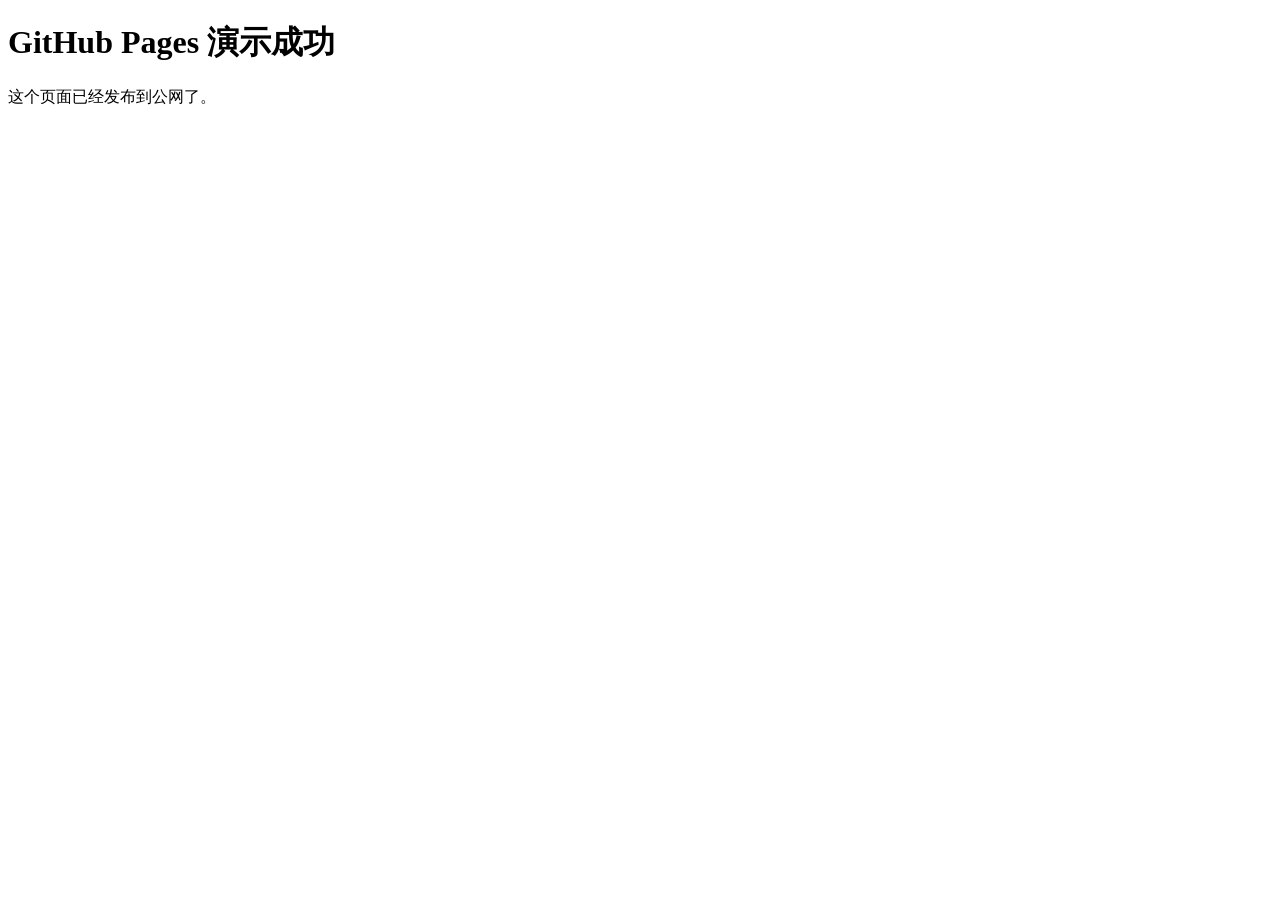
==== index.html @ c5a0bb00 "Create index.html test" ====
<!doctype html>
<html lang="zh-CN">
<head>
  <meta charset="UTF-8" />
  <meta name="viewport" content="width=device-width, initial-scale=1.0" />
  <title>我的演示站</title>
  <link rel="stylesheet" href="./style.css" />
</head>
<body>
  <h1>GitHub Pages 演示成功</h1>
  <p>这个页面已经发布到公网了。</p>

  <script src="./script.js"></script>
</body>
</html>
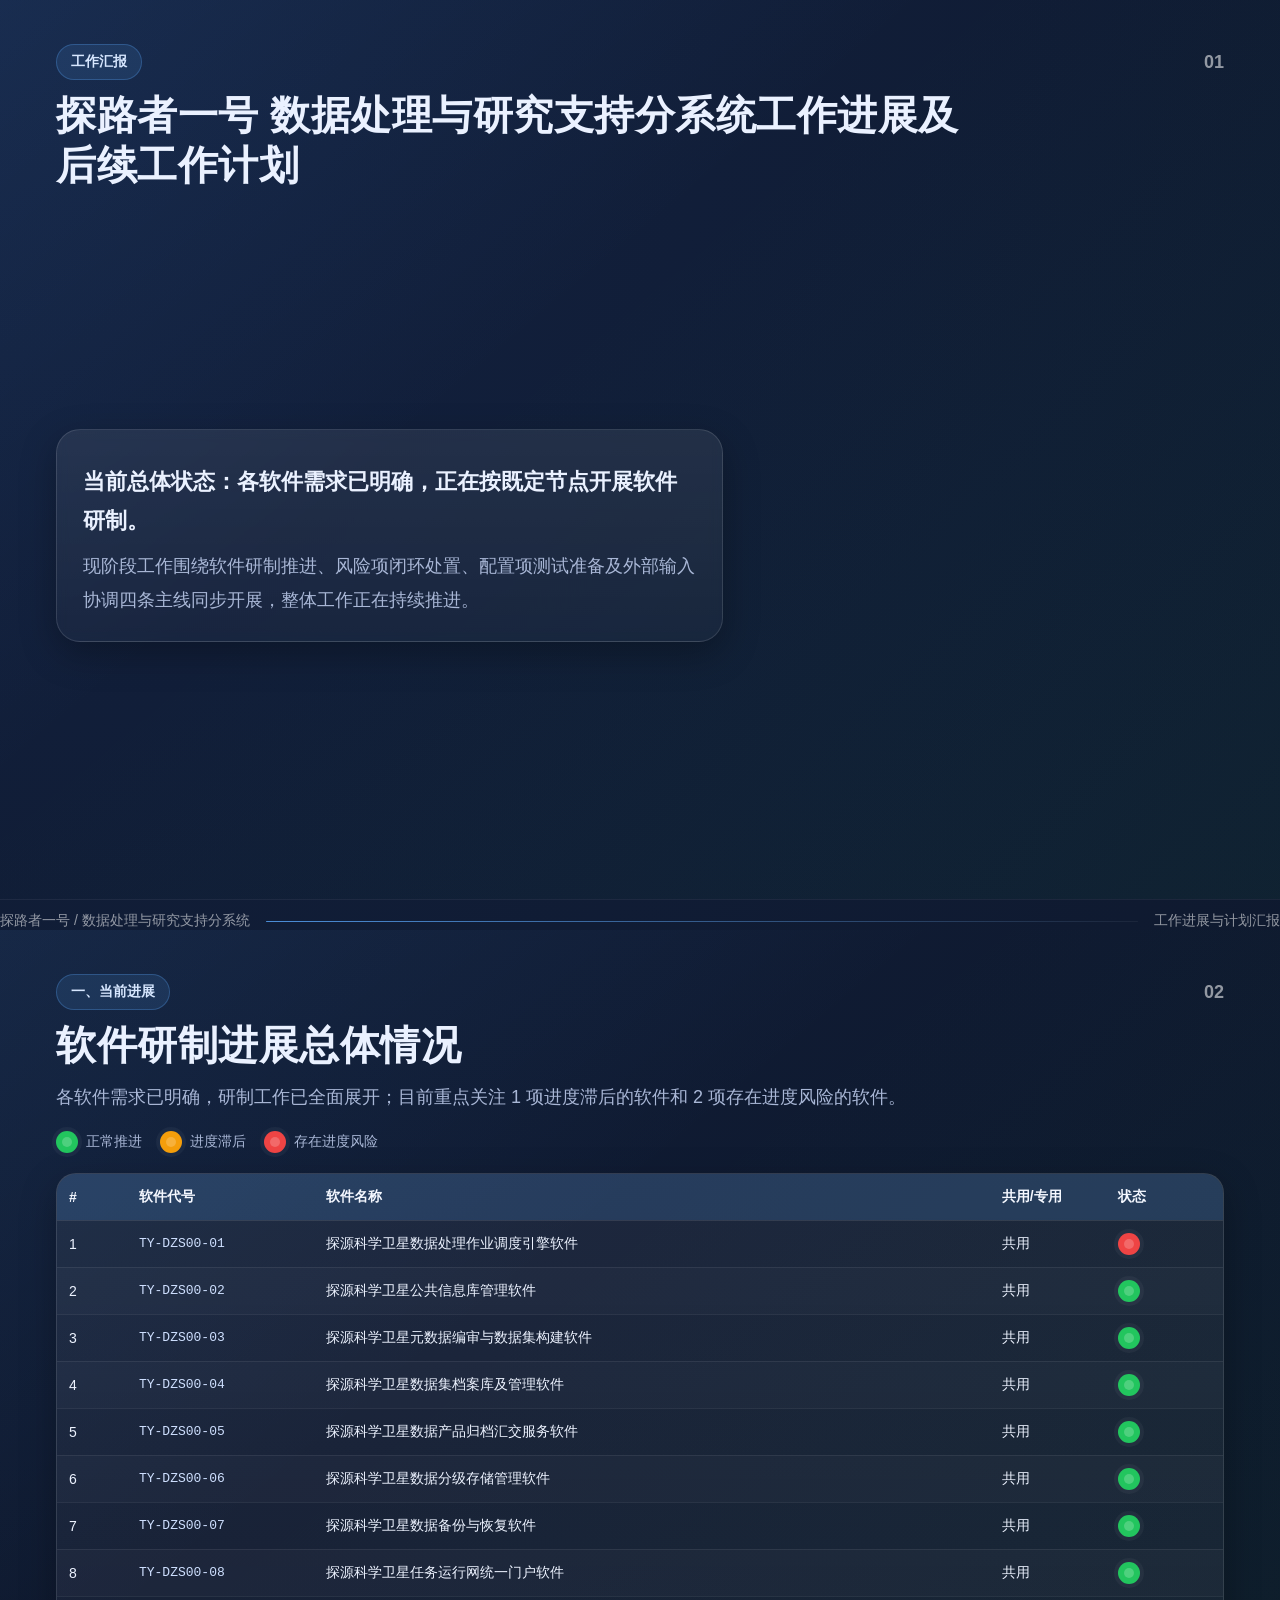
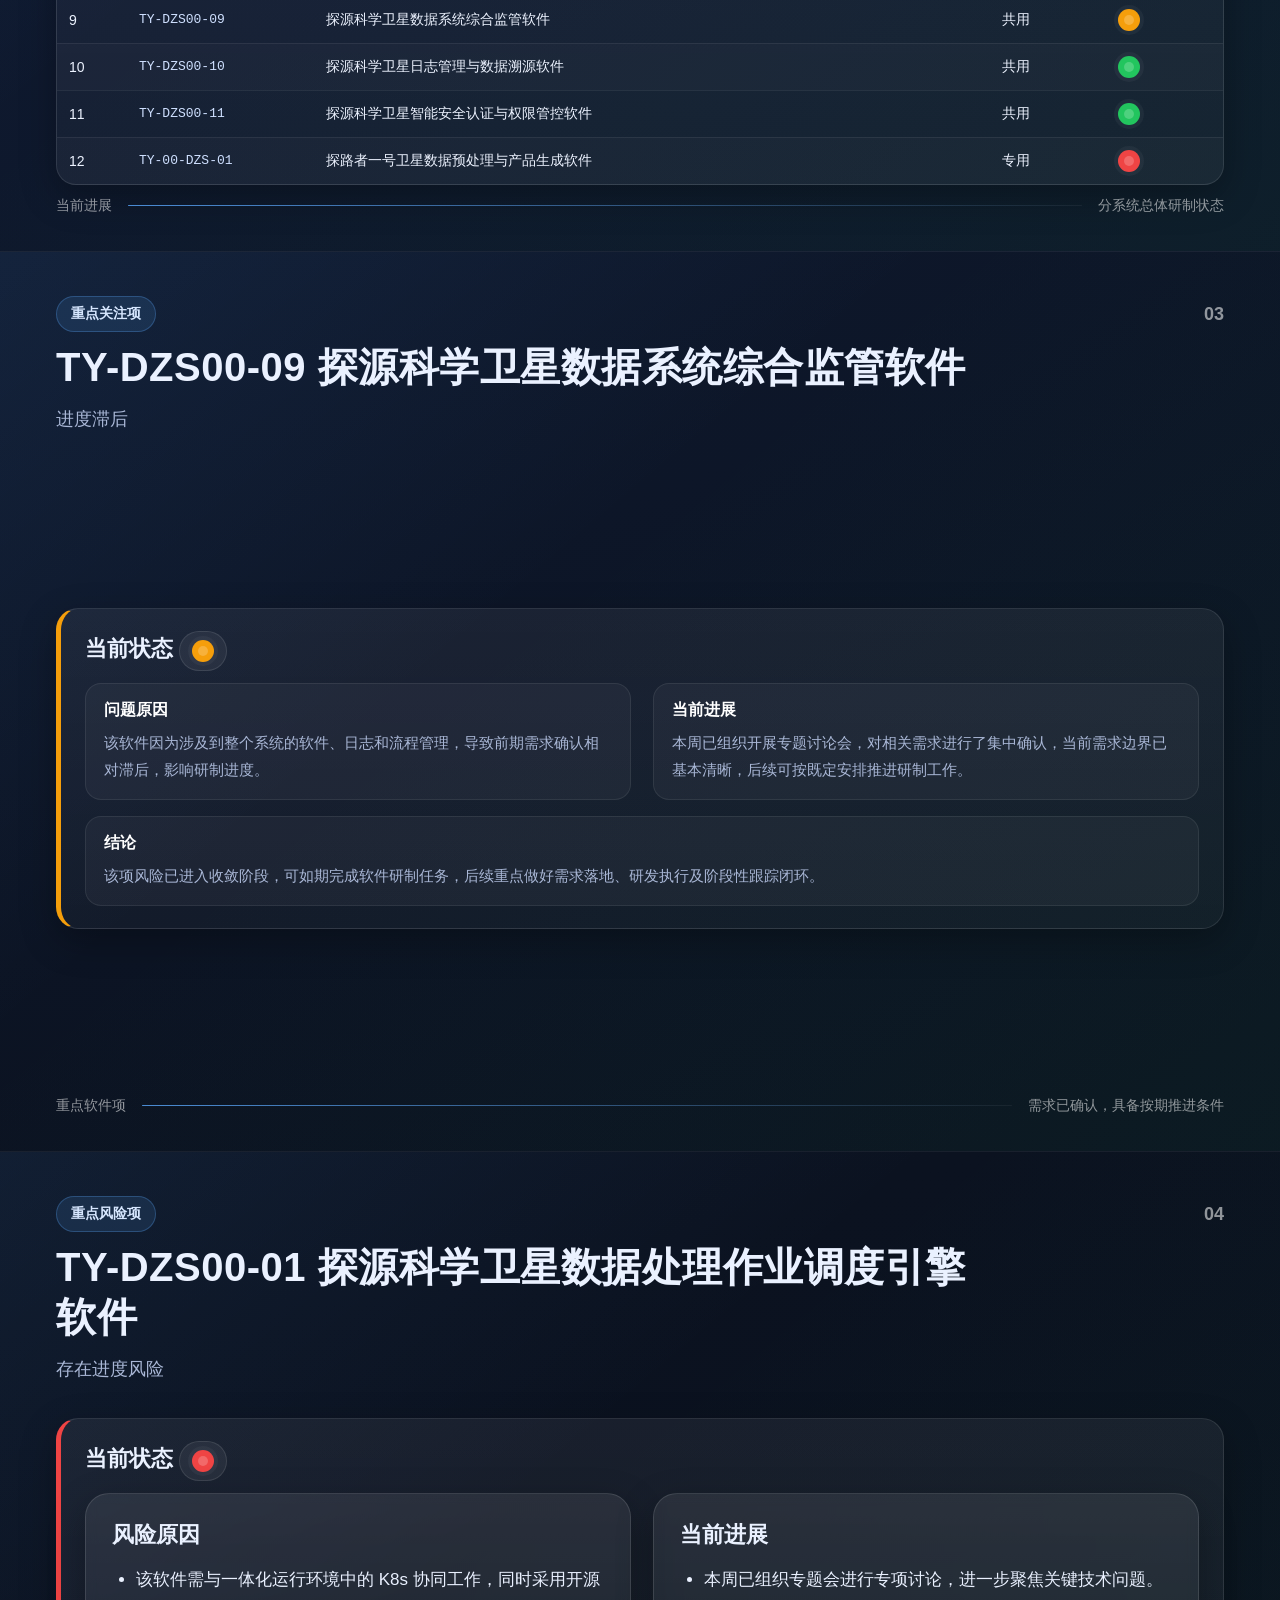
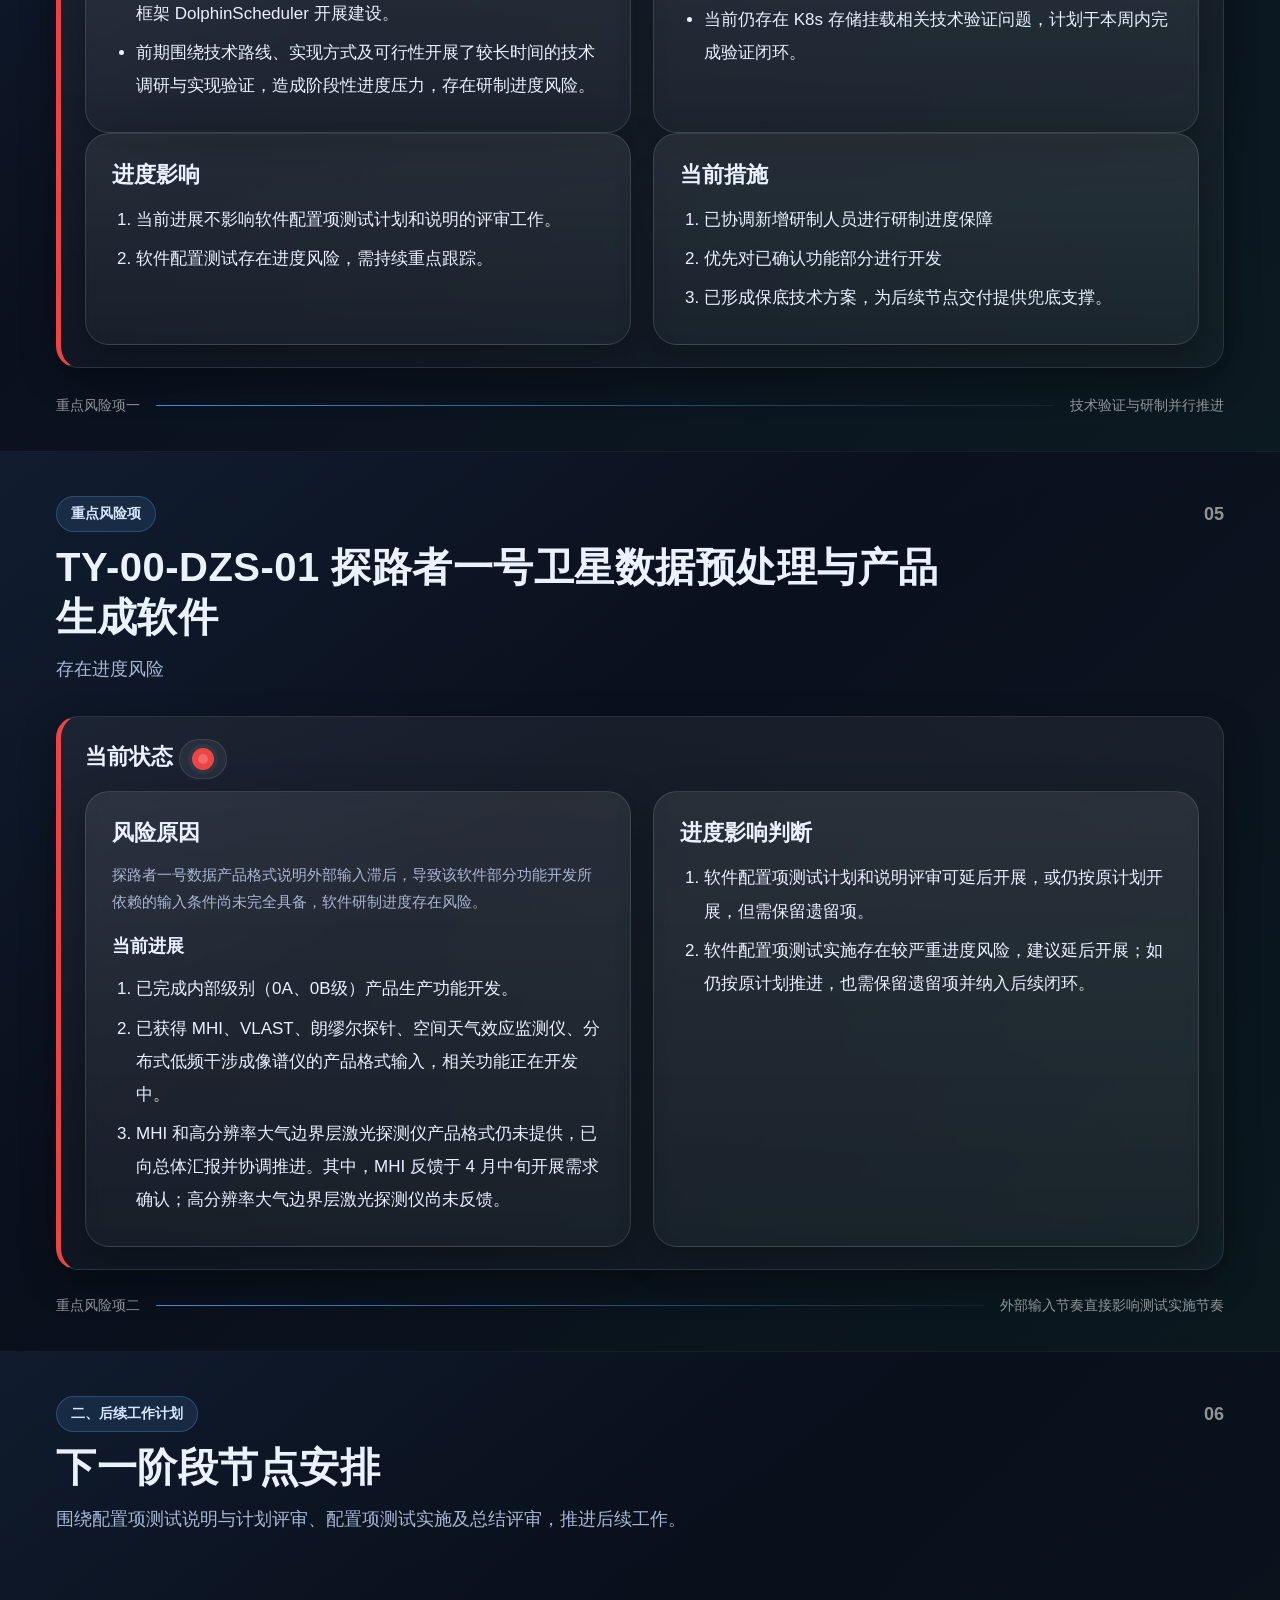
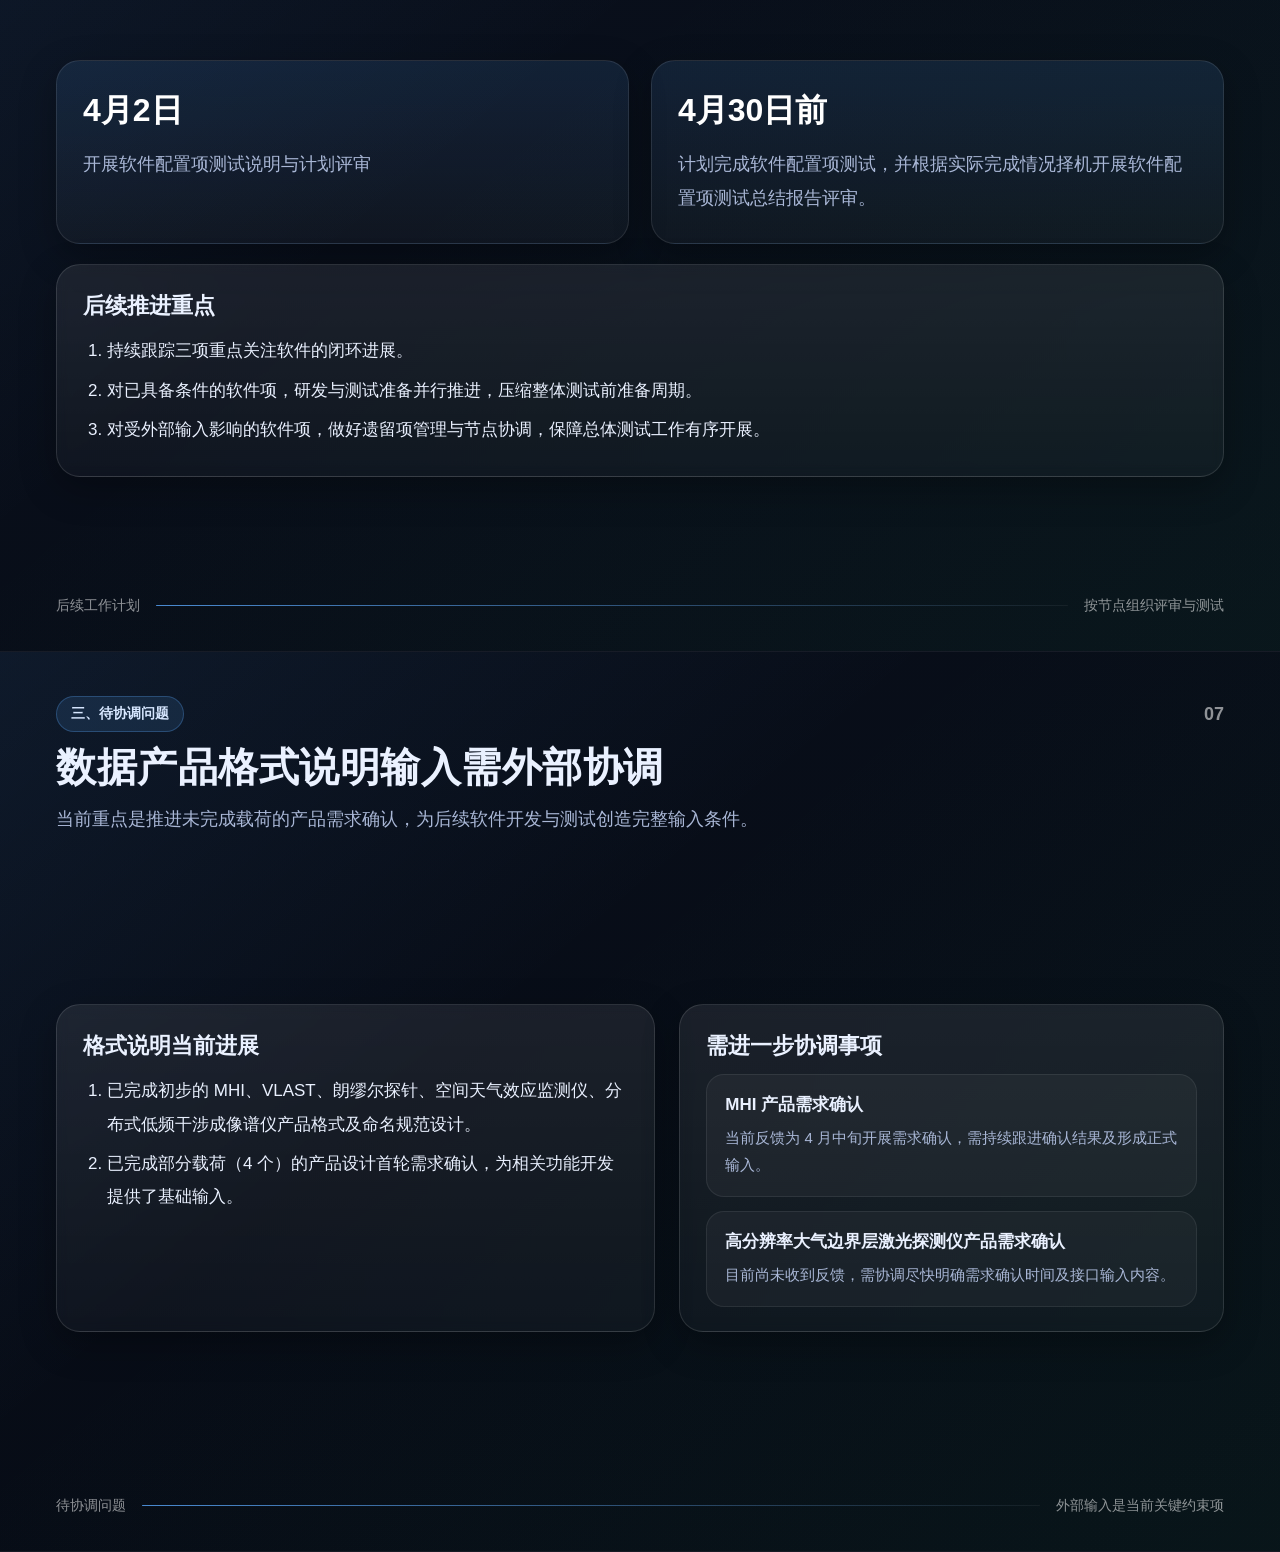
==== commit c0f4ca28: "Update index.html" ====
--- a/index.html
+++ b/index.html
@@ -1,15 +1,741 @@
-<!doctype html>
+<!DOCTYPE html>
 <html lang="zh-CN">
 <head>
   <meta charset="UTF-8" />
   <meta name="viewport" content="width=device-width, initial-scale=1.0" />
-  <title>我的演示站</title>
-  <link rel="stylesheet" href="./style.css" />
+  <title>数据处理与研究支持分系统（探路者一号 ）工作进展及后续工作计划</title>
+  <style>
+    :root {
+      --bg: #0b1220;
+      --panel: #101a2f;
+      --panel-2: #16213d;
+      --text: #eaf1ff;
+      --muted: #a9b7d6;
+      --line: rgba(255,255,255,0.12);
+      --blue: #5aa9ff;
+      --green: #22c55e;
+      --yellow: #f59e0b;
+      --red: #ef4444;
+      --shadow: 0 12px 36px rgba(0,0,0,0.28);
+    }
+
+    * { box-sizing: border-box; }
+    html, body {
+      margin: 0;
+      padding: 0;
+      font-family: "Microsoft YaHei", "PingFang SC", "Noto Sans SC", Arial, sans-serif;
+      background: radial-gradient(circle at top left, #132241 0%, #0b1220 45%, #070c16 100%);
+      color: var(--text);
+      scroll-behavior: smooth;
+    }
+
+    body {
+      min-height: 100vh;
+    }
+
+    .deck {
+      width: 100%;
+    }
+
+    .slide {
+      min-height: 100vh;
+      padding: 44px 56px 36px;
+      display: flex;
+      flex-direction: column;
+      justify-content: space-between;
+      position: relative;
+      overflow: hidden;
+      border-bottom: 1px solid rgba(255,255,255,0.06);
+    }
+
+    .slide::before {
+      content: "";
+      position: absolute;
+      inset: 0;
+      background: linear-gradient(140deg, rgba(90,169,255,0.08), transparent 40%, rgba(34,197,94,0.05));
+      pointer-events: none;
+    }
+
+    .header {
+      position: relative;
+      z-index: 1;
+      display: flex;
+      justify-content: space-between;
+      align-items: flex-start;
+      gap: 24px;
+      margin-bottom: 18px;
+    }
+
+    .title-wrap { max-width: 78%; }
+
+    .title {
+      margin: 0;
+      font-size: 40px;
+      line-height: 1.25;
+      font-weight: 800;
+      letter-spacing: 0.5px;
+    }
+
+    .subtitle {
+      margin-top: 12px;
+      color: var(--muted);
+      font-size: 18px;
+      line-height: 1.7;
+    }
+
+    .page-no {
+      color: rgba(255,255,255,0.55);
+      font-size: 18px;
+      font-weight: 700;
+      padding-top: 8px;
+      white-space: nowrap;
+    }
+
+    .content {
+      position: relative;
+      z-index: 1;
+      flex: 1;
+      display: flex;
+      flex-direction: column;
+      gap: 20px;
+      justify-content: center;
+    }
+
+    .footer {
+      position: relative;
+      z-index: 1;
+      display: flex;
+      justify-content: space-between;
+      align-items: center;
+      gap: 16px;
+      padding-top: 12px;
+      color: rgba(255,255,255,0.55);
+      font-size: 14px;
+    }
+
+    .footer .line {
+      flex: 1;
+      height: 1px;
+      background: linear-gradient(90deg, rgba(90,169,255,0.8), rgba(255,255,255,0.05));
+      border-radius: 999px;
+    }
+
+    .hero {
+      display: grid;
+      grid-template-columns: 1.4fr 1fr;
+      gap: 24px;
+      align-items: stretch;
+    }
+
+    .panel {
+      background: linear-gradient(180deg, rgba(255,255,255,0.08), rgba(255,255,255,0.03));
+      border: 1px solid var(--line);
+      border-radius: 24px;
+      padding: 24px 26px;
+      box-shadow: var(--shadow);
+      backdrop-filter: blur(6px);
+    }
+
+    .big-point {
+      font-size: 22px;
+      line-height: 1.8;
+      font-weight: 700;
+      margin: 8px 0;
+    }
+
+    .lead {
+      font-size: 18px;
+      line-height: 1.9;
+      color: var(--muted);
+      margin: 0;
+    }
+
+    .section-label {
+      display: inline-flex;
+      align-items: center;
+      gap: 10px;
+      padding: 8px 14px;
+      border-radius: 999px;
+      font-size: 14px;
+      font-weight: 700;
+      color: #d7e7ff;
+      background: rgba(90,169,255,0.12);
+      border: 1px solid rgba(90,169,255,0.28);
+      width: fit-content;
+      margin-bottom: 10px;
+    }
+
+    .tag {
+      padding: 8px 12px;
+      border-radius: 12px;
+      background: rgba(255,255,255,0.06);
+      border: 1px solid rgba(255,255,255,0.08);
+      font-size: 15px;
+      color: var(--text);
+    }
+
+    .grid-2 {
+      display: grid;
+      grid-template-columns: 1fr 1fr;
+      gap: 22px;
+    }
+
+    .grid-3 {
+      display: grid;
+      grid-template-columns: repeat(3, 1fr);
+      gap: 18px;
+    }
+
+    .kpi {
+      padding: 22px;
+      border-radius: 22px;
+      background: linear-gradient(180deg, rgba(90,169,255,0.12), rgba(255,255,255,0.04));
+      border: 1px solid rgba(255,255,255,0.1);
+    }
+
+    .kpi .num {
+      font-size: 40px;
+      font-weight: 800;
+      margin-bottom: 10px;
+    }
+
+    .kpi .label {
+      font-size: 16px;
+      color: var(--muted);
+      line-height: 1.7;
+    }
+
+    .table-wrap {
+      background: linear-gradient(180deg, rgba(255,255,255,0.06), rgba(255,255,255,0.03));
+      border: 1px solid var(--line);
+      border-radius: 20px;
+      overflow: hidden;
+      box-shadow: var(--shadow);
+    }
+
+    table {
+      width: 100%;
+      border-collapse: collapse;
+      font-size: 14px;
+    }
+
+    thead th {
+      background: rgba(90,169,255,0.16);
+      color: #f5f8ff;
+      font-weight: 700;
+      text-align: left;
+      padding: 14px 12px;
+      border-bottom: 1px solid rgba(255,255,255,0.1);
+    }
+
+    tbody td {
+      padding: 12px;
+      border-bottom: 1px solid rgba(255,255,255,0.07);
+      color: #edf3ff;
+      vertical-align: middle;
+    }
+
+    tbody tr:nth-child(even) {
+      background: rgba(255,255,255,0.02);
+    }
+
+    tbody tr:last-child td { border-bottom: none; }
+
+    .code {
+      font-family: Consolas, Monaco, monospace;
+      font-size: 13px;
+      color: #cfe0ff;
+    }
+
+    .status {
+      display: inline-flex;
+      align-items: center;
+      justify-content: center;
+      width: 22px;
+      height: 22px;
+      border-radius: 50%;
+      box-shadow: 0 0 0 4px rgba(255,255,255,0.04);
+    }
+
+    .status.green { background: var(--green); }
+    .status.yellow { background: var(--yellow); }
+    .status.red { background: var(--red); }
+
+    .status::after {
+      content: "";
+      width: 10px;
+      height: 10px;
+      border-radius: 50%;
+      background: rgba(255,255,255,0.9);
+      opacity: 0.22;
+    }
+
+    .legend {
+      display: flex;
+      gap: 18px;
+      flex-wrap: wrap;
+      align-items: center;
+      color: var(--muted);
+      font-size: 14px;
+    }
+
+    .legend-item {
+      display: inline-flex;
+      align-items: center;
+      gap: 8px;
+    }
+
+    .card-title {
+      margin: 0 0 12px;
+      font-size: 22px;
+      line-height: 1.5;
+      font-weight: 800;
+    }
+
+    .card-subtitle {
+      margin: 0 0 12px;
+      color: var(--muted);
+      font-size: 15px;
+      line-height: 1.8;
+    }
+
+    ul.clean, ol.clean {
+      margin: 8px 0 0 0;
+      padding-left: 24px;
+      line-height: 1.95;
+      font-size: 17px;
+    }
+
+    ul.clean li, ol.clean li {
+      margin: 6px 0;
+    }
+
+    .risk-box {
+      border-radius: 22px;
+      padding: 22px 24px;
+      border: 1px solid rgba(255,255,255,0.1);
+      background: linear-gradient(180deg, rgba(255,255,255,0.06), rgba(255,255,255,0.03));
+      box-shadow: var(--shadow);
+    }
+
+    .risk-box.red { border-left: 5px solid var(--red); }
+    .risk-box.yellow { border-left: 5px solid var(--yellow); }
+
+    .risk-head {
+      display: flex;
+      justify-content: space-between;
+      align-items: center;
+      gap: 12px;
+      margin-bottom: 12px;
+    }
+
+    .risk-title {
+      font-size: 22px;
+      font-weight: 800;
+      margin: 0;
+    }
+
+    .pill {
+      display: inline-flex;
+      align-items: center;
+      gap: 8px;
+      padding: 8px 12px;
+      border-radius: 999px;
+      font-size: 14px;
+      font-weight: 700;
+      background: rgba(255,255,255,0.06);
+      border: 1px solid rgba(255,255,255,0.1);
+    }
+
+    .cols {
+      display: grid;
+      grid-template-columns: 1fr 1fr;
+      gap: 16px 22px;
+      margin-top: 12px;
+    }
+
+    .mini {
+      padding: 16px 18px;
+      border-radius: 16px;
+      background: rgba(255,255,255,0.04);
+      border: 1px solid rgba(255,255,255,0.08);
+    }
+
+    .mini h4 {
+      margin: 0 0 8px;
+      font-size: 16px;
+      color: #ffffff;
+    }
+
+    .mini p, .mini li {
+      font-size: 15px;
+      color: var(--muted);
+      line-height: 1.8;
+      margin: 0;
+    }
+
+    .timeline {
+      display: grid;
+      grid-template-columns: 1fr 1fr;
+      gap: 22px;
+    }
+
+    .time-card {
+      position: relative;
+      padding: 28px 26px;
+      border-radius: 24px;
+      background: linear-gradient(180deg, rgba(90,169,255,0.12), rgba(255,255,255,0.03));
+      border: 1px solid rgba(255,255,255,0.1);
+      box-shadow: var(--shadow);
+    }
+
+    .time-date {
+      font-size: 32px;
+      font-weight: 800;
+      margin-bottom: 14px;
+      color: #ffffff;
+    }
+
+    .time-card p {
+      margin: 0;
+      color: var(--muted);
+      font-size: 18px;
+      line-height: 1.9;
+    }
+
+    .issue-grid {
+      display: grid;
+      grid-template-columns: 1.1fr 1fr;
+      gap: 24px;
+    }
+
+    .highlight-list {
+      display: grid;
+      gap: 14px;
+    }
+
+    .highlight-item {
+      padding: 18px 18px;
+      border-radius: 18px;
+      background: rgba(255,255,255,0.04);
+      border: 1px solid rgba(255,255,255,0.08);
+    }
+
+    .highlight-item strong {
+      display: block;
+      font-size: 17px;
+      margin-bottom: 8px;
+    }
+
+    .highlight-item span {
+      color: var(--muted);
+      font-size: 15px;
+      line-height: 1.8;
+    }
+
+    .closing {
+      display: flex;
+      flex-direction: column;
+      justify-content: center;
+      align-items: center;
+      text-align: center;
+      gap: 22px;
+      min-height: 60vh;
+    }
+
+    .closing h2 {
+      margin: 0;
+      font-size: 46px;
+      line-height: 1.3;
+    }
+
+    .closing p {
+      margin: 0;
+      max-width: 980px;
+      font-size: 22px;
+      line-height: 1.9;
+      color: var(--muted);
+    }
+
+    .closing .summary-box {
+      padding: 22px 28px;
+      border-radius: 22px;
+      background: rgba(255,255,255,0.05);
+      border: 1px solid rgba(255,255,255,0.1);
+      font-size: 20px;
+      font-weight: 700;
+      line-height: 1.9;
+      max-width: 1080px;
+    }
+
+    @media (max-width: 1200px) {
+      .hero, .grid-2, .timeline, .issue-grid, .cols { grid-template-columns: 1fr; }
+      .grid-3 { grid-template-columns: 1fr; }
+      .title-wrap { max-width: 100%; }
+      .slide { padding: 32px 24px 28px; }
+      .title { font-size: 32px; }
+    }
+  </style>
 </head>
 <body>
-  <h1>GitHub Pages 演示成功</h1>
-  <p>这个页面已经发布到公网了。</p>
-
-  <script src="./script.js"></script>
+  <div class="deck">
+    <section class="slide">
+      <div class="header">
+        <div class="title-wrap">
+          <div class="section-label">工作汇报</div>
+          <h1 class="title">探路者一号 数据处理与研究支持分系统工作进展及后续工作计划</h1>
+        </div>
+        <div class="page-no">01</div>
+      </div>
+      <div class="content">
+        <div class="hero">
+          <div class="panel">
+            <div class="big-point">当前总体状态：各软件需求已明确，正在按既定节点开展软件研制。</div>
+            <p class="lead">现阶段工作围绕软件研制推进、风险项闭环处置、配置项测试准备及外部输入协调四条主线同步开展，整体工作正在持续推进。</p>
+          </div>
+          </div>
+        </div>
+      </div>
+      <div class="footer"><span>探路者一号 / 数据处理与研究支持分系统</span><div class="line"></div><span>工作进展与计划汇报</span></div>
+    </section>
+
+    <section class="slide">
+      <div class="header">
+        <div class="title-wrap">
+          <div class="section-label">一、当前进展</div>
+          <h2 class="title">软件研制进展总体情况</h2>
+          <div class="subtitle">各软件需求已明确，研制工作已全面展开；目前重点关注 1 项进度滞后的软件和 2 项存在进度风险的软件。</div>
+        </div>
+        <div class="page-no">02</div>
+      </div>
+      <div class="content">
+        <div class="legend">
+          <span class="legend-item"><span class="status green"></span> 正常推进</span>
+          <span class="legend-item"><span class="status yellow"></span> 进度滞后</span>
+          <span class="legend-item"><span class="status red"></span> 存在进度风险</span>
+        </div>
+        <div class="table-wrap">
+          <table>
+            <thead>
+              <tr>
+                <th style="width:6%">#</th>
+                <th style="width:16%">软件代号</th>
+                <th>软件名称</th>
+                <th style="width:10%">共用/专用</th>
+                <th style="width:10%">状态</th>
+              </tr>
+            </thead>
+            <tbody>
+              <tr><td>1</td><td class="code">TY-DZS00-01</td><td>探源科学卫星数据处理作业调度引擎软件</td><td>共用</td><td><span class="status red" title="红灯"></span></td></tr>
+              <tr><td>2</td><td class="code">TY-DZS00-02</td><td>探源科学卫星公共信息库管理软件</td><td>共用</td><td><span class="status green" title="绿灯"></span></td></tr>
+              <tr><td>3</td><td class="code">TY-DZS00-03</td><td>探源科学卫星元数据编审与数据集构建软件</td><td>共用</td><td><span class="status green" title="绿灯"></span></td></tr>
+              <tr><td>4</td><td class="code">TY-DZS00-04</td><td>探源科学卫星数据集档案库及管理软件</td><td>共用</td><td><span class="status green" title="绿灯"></span></td></tr>
+              <tr><td>5</td><td class="code">TY-DZS00-05</td><td>探源科学卫星数据产品归档汇交服务软件</td><td>共用</td><td><span class="status green" title="绿灯"></span></td></tr>
+              <tr><td>6</td><td class="code">TY-DZS00-06</td><td>探源科学卫星数据分级存储管理软件</td><td>共用</td><td><span class="status green" title="绿灯"></span></td></tr>
+              <tr><td>7</td><td class="code">TY-DZS00-07</td><td>探源科学卫星数据备份与恢复软件</td><td>共用</td><td><span class="status green" title="绿灯"></span></td></tr>
+              <tr><td>8</td><td class="code">TY-DZS00-08</td><td>探源科学卫星任务运行网统一门户软件</td><td>共用</td><td><span class="status green" title="绿灯"></span></td></tr>
+              <tr><td>9</td><td class="code">TY-DZS00-09</td><td>探源科学卫星数据系统综合监管软件</td><td>共用</td><td><span class="status yellow" title="黄灯"></span></td></tr>
+              <tr><td>10</td><td class="code">TY-DZS00-10</td><td>探源科学卫星日志管理与数据溯源软件</td><td>共用</td><td><span class="status green" title="绿灯"></span></td></tr>
+              <tr><td>11</td><td class="code">TY-DZS00-11</td><td>探源科学卫星智能安全认证与权限管控软件</td><td>共用</td><td><span class="status green" title="绿灯"></span></td></tr>
+              <tr><td>12</td><td class="code">TY-00-DZS-01</td><td>探路者一号卫星数据预处理与产品生成软件</td><td>专用</td><td><span class="status red" title="红灯"></span></td></tr>
+            </tbody>
+          </table>
+        </div>
+      </div>
+      <div class="footer"><span>当前进展</span><div class="line"></div><span>分系统总体研制状态</span></div>
+    </section>
+
+    <section class="slide">
+      <div class="header">
+        <div class="title-wrap">
+          <div class="section-label">重点关注项</div>
+          <h2 class="title">TY-DZS00-09 探源科学卫星数据系统综合监管软件</h2>
+          <div class="subtitle">进度滞后</div>
+        </div>
+        <div class="page-no">03</div>
+      </div>
+      <div class="content">
+        <div class="risk-box yellow">
+          <div class="risk-head">
+            <h3 class="risk-title">当前状态 <span class="pill"><span class="status yellow"></span></span></h3>
+          </div>
+          <div class="cols">
+            <div class="mini">
+              <h4>问题原因</h4>
+              <p>该软件因为涉及到整个系统的软件、日志和流程管理，导致前期需求确认相对滞后，影响研制进度。</p>
+            </div>
+            <div class="mini">
+              <h4>当前进展</h4>
+              <p>本周已组织开展专题讨论会，对相关需求进行了集中确认，当前需求边界已基本清晰，后续可按既定安排推进研制工作。</p>
+            </div>
+            <div class="mini" style="grid-column: 1 / -1;">
+              <h4>结论</h4>
+              <p>该项风险已进入收敛阶段，可如期完成软件研制任务，后续重点做好需求落地、研发执行及阶段性跟踪闭环。</p>
+            </div>
+          </div>
+        </div>
+      </div>
+      <div class="footer"><span>重点软件项</span><div class="line"></div><span>需求已确认，具备按期推进条件</span></div>
+    </section>
+
+    <section class="slide">
+      <div class="header">
+        <div class="title-wrap">
+          <div class="section-label">重点风险项</div>
+          <h2 class="title">TY-DZS00-01 探源科学卫星数据处理作业调度引擎软件</h2>
+          <div class="subtitle">存在进度风险</div>
+        </div>
+        <div class="page-no">04</div>
+      </div>
+      <div class="content">
+        <div class="risk-box red">
+          <div class="risk-head">
+            <h3 class="risk-title">当前状态 <span class="pill"><span class="status red"></span></span></h3>
+          </div>
+          <div class="grid-2">
+            <div class="panel">
+              <h3 class="card-title">风险原因</h3>
+              <ul class="clean">
+                <li>该软件需与一体化运行环境中的 K8s 协同工作，同时采用开源框架 DolphinScheduler 开展建设。</li>
+                <li>前期围绕技术路线、实现方式及可行性开展了较长时间的技术调研与实现验证，造成阶段性进度压力，存在研制进度风险。</li>
+              </ul>
+            </div>
+            <div class="panel">
+              <h3 class="card-title">当前进展</h3>
+              <ul class="clean">
+                <li>本周已组织专题会进行专项讨论，进一步聚焦关键技术问题。</li>
+                <li>当前仍存在 K8s 存储挂载相关技术验证问题，计划于本周内完成验证闭环。</li>
+              </ul>
+            </div>
+          </div>
+          <div class="grid-2">
+            <div class="panel">
+              <h3 class="card-title">进度影响</h3>
+              <ol class="clean">
+                <li>当前进展不影响软件配置项测试计划和说明的评审工作。</li>
+                <li>软件配置测试存在进度风险，需持续重点跟踪。</li>
+              </ol>
+            </div>
+            <div class="panel">
+              <h3 class="card-title">当前措施</h3>
+              <ol class="clean">
+                <li>已协调新增研制人员进行研制进度保障</li>
+                <li>优先对已确认功能部分进行开发</li>
+                <li>已形成保底技术方案，为后续节点交付提供兜底支撑。</li>
+              </ol>
+            </div>
+          </div>
+        </div>
+      </div>
+      <div class="footer"><span>重点风险项一</span><div class="line"></div><span>技术验证与研制并行推进</span></div>
+    </section>
+
+    <section class="slide">
+      <div class="header">
+        <div class="title-wrap">
+          <div class="section-label">重点风险项</div>
+          <h2 class="title">TY-00-DZS-01 探路者一号卫星数据预处理与产品生成软件</h2>
+          <div class="subtitle">存在进度风险</div>
+        </div>
+        <div class="page-no">05</div>
+      </div>
+      <div class="content">
+        <div class="risk-box red">
+          <div class="risk-head">
+            <h3 class="risk-title">当前状态 <span class="pill"><span class="status red"></span></span></h3>
+          </div>
+          <div class="grid-2">
+            <div class="panel">
+              <h3 class="card-title">风险原因</h3>
+              <p class="card-subtitle">探路者一号数据产品格式说明外部输入滞后，导致该软件部分功能开发所依赖的输入条件尚未完全具备，软件研制进度存在风险。</p>
+              <h3 class="card-title" style="font-size:18px; margin-top:18px;">当前进展</h3>
+              <ol class="clean">
+                <li>已完成内部级别（0A、0B级）产品生产功能开发。</li>
+                <li>已获得 MHI、VLAST、朗缪尔探针、空间天气效应监测仪、分布式低频干涉成像谱仪的产品格式输入，相关功能正在开发中。</li>
+                <li>MHI 和高分辨率大气边界层激光探测仪产品格式仍未提供，已向总体汇报并协调推进。其中，MHI 反馈于 4 月中旬开展需求确认；高分辨率大气边界层激光探测仪尚未反馈。</li>
+              </ol>
+            </div>
+            <div class="panel">
+              <h3 class="card-title">进度影响判断</h3>
+              <ol class="clean">
+                <li>软件配置项测试计划和说明评审可延后开展，或仍按原计划开展，但需保留遗留项。</li>
+                <li>软件配置项测试实施存在较严重进度风险，建议延后开展；如仍按原计划推进，也需保留遗留项并纳入后续闭环。</li>
+              </ol>
+            </div>
+          </div>
+        </div>
+      </div>
+      <div class="footer"><span>重点风险项二</span><div class="line"></div><span>外部输入节奏直接影响测试实施节奏</span></div>
+    </section>
+
+    <section class="slide">
+      <div class="header">
+        <div class="title-wrap">
+          <div class="section-label">二、后续工作计划</div>
+          <h2 class="title">下一阶段节点安排</h2>
+          <div class="subtitle">围绕配置项测试说明与计划评审、配置项测试实施及总结评审，推进后续工作。</div>
+        </div>
+        <div class="page-no">06</div>
+      </div>
+      <div class="content">
+        <div class="timeline">
+          <div class="time-card">
+            <div class="time-date">4月2日</div>
+            <p>开展软件配置项测试说明与计划评审</p>
+          </div>
+          <div class="time-card">
+            <div class="time-date">4月30日前</div>
+            <p>计划完成软件配置项测试，并根据实际完成情况择机开展软件配置项测试总结报告评审。</p>
+          </div>
+        </div>
+        <div class="panel">
+          <h3 class="card-title">后续推进重点</h3>
+          <ol class="clean">
+            <li>持续跟踪三项重点关注软件的闭环进展。</li>
+            <li>对已具备条件的软件项，研发与测试准备并行推进，压缩整体测试前准备周期。</li>
+            <li>对受外部输入影响的软件项，做好遗留项管理与节点协调，保障总体测试工作有序开展。</li>
+          </ol>
+        </div>
+      </div>
+      <div class="footer"><span>后续工作计划</span><div class="line"></div><span>按节点组织评审与测试</span></div>
+    </section>
+
+    <section class="slide">
+      <div class="header">
+        <div class="title-wrap">
+          <div class="section-label">三、待协调问题</div>
+          <h2 class="title">数据产品格式说明输入需外部协调</h2>
+          <div class="subtitle">当前重点是推进未完成载荷的产品需求确认，为后续软件开发与测试创造完整输入条件。</div>
+        </div>
+        <div class="page-no">07</div>
+      </div>
+      <div class="content">
+        <div class="issue-grid">
+          <div class="panel">
+            <h3 class="card-title">格式说明当前进展</h3>
+            <ol class="clean">
+              <li>已完成初步的 MHI、VLAST、朗缪尔探针、空间天气效应监测仪、分布式低频干涉成像谱仪产品格式及命名规范设计。</li>
+              <li>已完成部分载荷（4 个）的产品设计首轮需求确认，为相关功能开发提供了基础输入。</li>
+            </ol>
+          </div>
+          <div class="panel">
+            <h3 class="card-title">需进一步协调事项</h3>
+            <div class="highlight-list">
+              <div class="highlight-item">
+                <strong>MHI 产品需求确认</strong>
+                <span>当前反馈为 4 月中旬开展需求确认，需持续跟进确认结果及形成正式输入。</span>
+              </div>
+              <div class="highlight-item">
+                <strong>高分辨率大气边界层激光探测仪产品需求确认</strong>
+                <span>目前尚未收到反馈，需协调尽快明确需求确认时间及接口输入内容。</span>
+              </div>
+            </div>
+          </div>
+        </div>
+        </div>
+      </div>
+      <div class="footer"><span>待协调问题</span><div class="line"></div><span>外部输入是当前关键约束项</span></div>
+    </section>
+  </div>
 </body>
 </html>
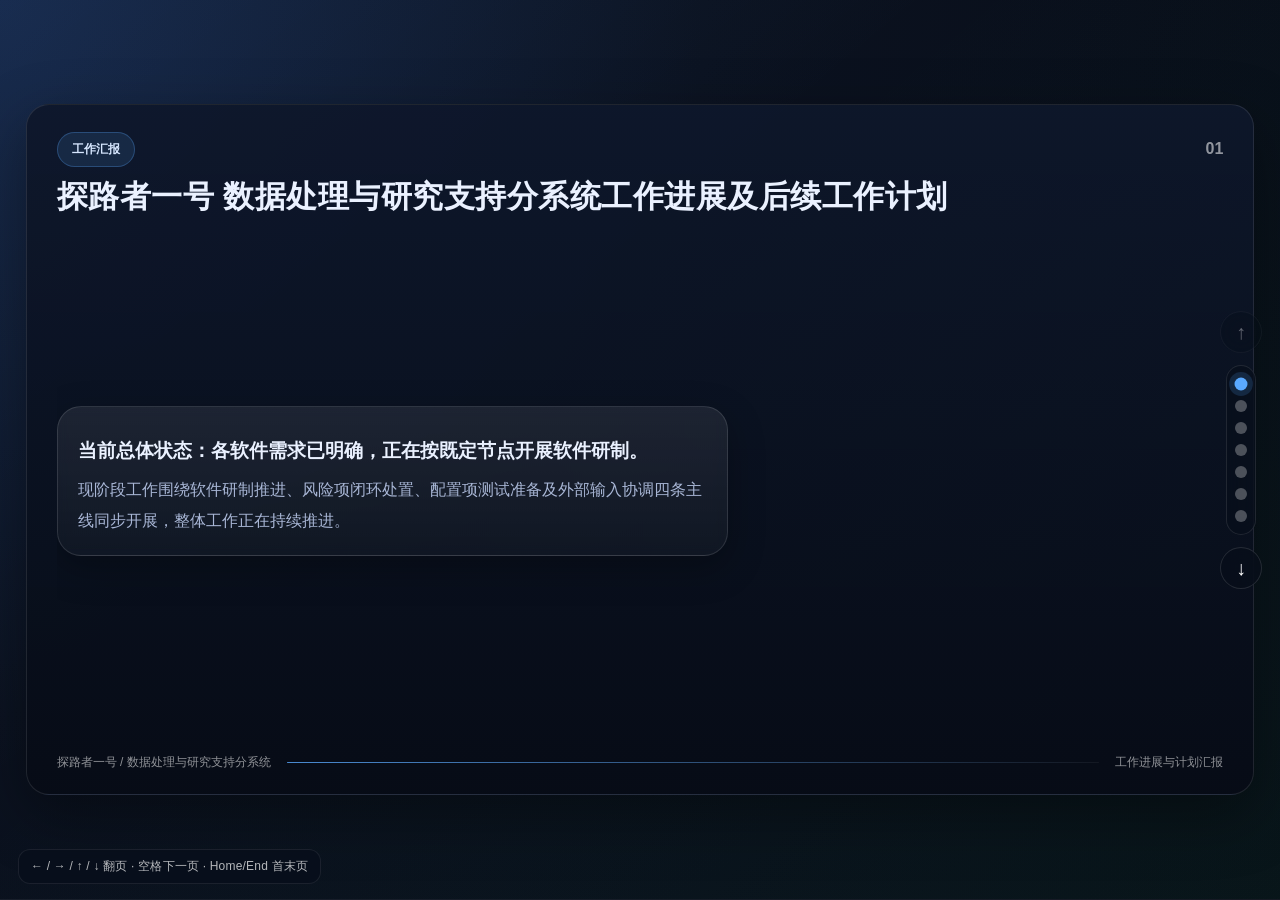
==== commit ebd793b7: "Update index.html" ====
--- a/index.html
+++ b/index.html
@@ -2,7 +2,7 @@
 <html lang="zh-CN">
 <head>
   <meta charset="UTF-8" />
-  <meta name="viewport" content="width=device-width, initial-scale=1.0" />
+  <meta name="viewport" content="width=device-width, initial-scale=1.0, viewport-fit=cover" />
   <title>数据处理与研究支持分系统（探路者一号 ）工作进展及后续工作计划</title>
   <style>
     :root {
@@ -17,35 +17,64 @@
       --yellow: #f59e0b;
       --red: #ef4444;
       --shadow: 0 12px 36px rgba(0,0,0,0.28);
+      --outer-padding: clamp(12px, 1.6vw, 24px);
+      --slide-gap: clamp(10px, 1.2vw, 18px);
+      --frame-radius: clamp(18px, 1.8vw, 28px);
+      --title-size: clamp(28px, 2.45vw, 40px);
+      --subtitle-size: clamp(14px, 1.05vw, 18px);
+      --body-size: clamp(14px, 0.96vw, 17px);
+      --small-size: clamp(12px, 0.82vw, 14px);
     }
 
     * { box-sizing: border-box; }
     html, body {
       margin: 0;
       padding: 0;
+      width: 100%;
+      height: 100%;
+      overflow: hidden;
       font-family: "Microsoft YaHei", "PingFang SC", "Noto Sans SC", Arial, sans-serif;
       background: radial-gradient(circle at top left, #132241 0%, #0b1220 45%, #070c16 100%);
       color: var(--text);
-      scroll-behavior: smooth;
     }
 
     body {
       min-height: 100vh;
+      cursor: default;
     }
 
     .deck {
-      width: 100%;
+      width: 100vw;
+      height: 100vh;
+      overflow-y: auto;
+      overflow-x: hidden;
+      scroll-snap-type: y mandatory;
+      scroll-behavior: smooth;
+      overscroll-behavior-y: contain;
+      -webkit-overflow-scrolling: touch;
+    }
+
+    .deck::-webkit-scrollbar { width: 10px; }
+    .deck::-webkit-scrollbar-thumb {
+      background: rgba(255,255,255,0.18);
+      border-radius: 999px;
+    }
+    .deck::-webkit-scrollbar-track {
+      background: rgba(255,255,255,0.04);
     }
 
     .slide {
       min-height: 100vh;
-      padding: 44px 56px 36px;
+      height: 100vh;
+      padding: var(--outer-padding);
       display: flex;
-      flex-direction: column;
-      justify-content: space-between;
+      align-items: center;
+      justify-content: center;
       position: relative;
       overflow: hidden;
       border-bottom: 1px solid rgba(255,255,255,0.06);
+      scroll-snap-align: start;
+      scroll-snap-stop: always;
     }
 
     .slide::before {
@@ -54,6 +83,24 @@
       inset: 0;
       background: linear-gradient(140deg, rgba(90,169,255,0.08), transparent 40%, rgba(34,197,94,0.05));
       pointer-events: none;
+    }
+
+    .slide-frame {
+      position: relative;
+      z-index: 1;
+      width: min(96vw, calc(96vh * 16 / 9));
+      height: min(96vh, calc(96vw * 9 / 16));
+      max-width: 1700px;
+      max-height: 956px;
+      padding: clamp(24px, 2.1vw, 44px) clamp(28px, 2.35vw, 56px) clamp(20px, 1.8vw, 36px);
+      display: grid;
+      grid-template-rows: auto 1fr auto;
+      gap: var(--slide-gap);
+      border-radius: var(--frame-radius);
+      background: linear-gradient(180deg, rgba(14,23,43,0.94), rgba(7,12,22,0.96));
+      border: 1px solid rgba(255,255,255,0.1);
+      box-shadow: 0 20px 60px rgba(0,0,0,0.36);
+      overflow: hidden;
     }
 
     .header {
@@ -63,29 +110,29 @@
       justify-content: space-between;
       align-items: flex-start;
       gap: 24px;
-      margin-bottom: 18px;
-    }
-
-    .title-wrap { max-width: 78%; }
+      min-height: 0;
+    }
+
+    .title-wrap { max-width: 84%; min-width: 0; }
 
     .title {
       margin: 0;
-      font-size: 40px;
+      font-size: var(--title-size);
       line-height: 1.25;
       font-weight: 800;
       letter-spacing: 0.5px;
     }
 
     .subtitle {
-      margin-top: 12px;
+      margin-top: 10px;
       color: var(--muted);
-      font-size: 18px;
-      line-height: 1.7;
+      font-size: var(--subtitle-size);
+      line-height: 1.72;
     }
 
     .page-no {
       color: rgba(255,255,255,0.55);
-      font-size: 18px;
+      font-size: clamp(16px, 1.05vw, 18px);
       font-weight: 700;
       padding-top: 8px;
       white-space: nowrap;
@@ -94,11 +141,12 @@
     .content {
       position: relative;
       z-index: 1;
-      flex: 1;
+      min-height: 0;
       display: flex;
       flex-direction: column;
-      gap: 20px;
+      gap: clamp(12px, 1.1vw, 20px);
       justify-content: center;
+      overflow: hidden;
     }
 
     .footer {
@@ -108,9 +156,9 @@
       justify-content: space-between;
       align-items: center;
       gap: 16px;
-      padding-top: 12px;
+      padding-top: 8px;
       color: rgba(255,255,255,0.55);
-      font-size: 14px;
+      font-size: var(--small-size);
     }
 
     .footer .line {
@@ -123,28 +171,31 @@
     .hero {
       display: grid;
       grid-template-columns: 1.4fr 1fr;
-      gap: 24px;
+      gap: clamp(14px, 1.3vw, 24px);
       align-items: stretch;
+      min-height: 0;
     }
 
     .panel {
       background: linear-gradient(180deg, rgba(255,255,255,0.08), rgba(255,255,255,0.03));
       border: 1px solid var(--line);
       border-radius: 24px;
-      padding: 24px 26px;
+      padding: clamp(16px, 1.45vw, 24px) clamp(18px, 1.55vw, 26px);
       box-shadow: var(--shadow);
       backdrop-filter: blur(6px);
+      overflow: hidden;
+      min-width: 0;
     }
 
     .big-point {
-      font-size: 22px;
+      font-size: clamp(18px, 1.45vw, 22px);
       line-height: 1.8;
       font-weight: 700;
       margin: 8px 0;
     }
 
     .lead {
-      font-size: 18px;
+      font-size: clamp(16px, 1.12vw, 18px);
       line-height: 1.9;
       color: var(--muted);
       margin: 0;
@@ -156,7 +207,7 @@
       gap: 10px;
       padding: 8px 14px;
       border-radius: 999px;
-      font-size: 14px;
+      font-size: var(--small-size);
       font-weight: 700;
       color: #d7e7ff;
       background: rgba(90,169,255,0.12);
@@ -165,42 +216,36 @@
       margin-bottom: 10px;
     }
 
-    .tag {
-      padding: 8px 12px;
-      border-radius: 12px;
-      background: rgba(255,255,255,0.06);
-      border: 1px solid rgba(255,255,255,0.08);
-      font-size: 15px;
-      color: var(--text);
-    }
-
     .grid-2 {
       display: grid;
       grid-template-columns: 1fr 1fr;
-      gap: 22px;
+      gap: clamp(12px, 1.2vw, 22px);
+      min-height: 0;
     }
 
     .grid-3 {
       display: grid;
       grid-template-columns: repeat(3, 1fr);
-      gap: 18px;
+      gap: clamp(10px, 1vw, 18px);
+      min-height: 0;
     }
 
     .kpi {
-      padding: 22px;
+      padding: clamp(16px, 1.4vw, 22px);
       border-radius: 22px;
       background: linear-gradient(180deg, rgba(90,169,255,0.12), rgba(255,255,255,0.04));
       border: 1px solid rgba(255,255,255,0.1);
+      min-width: 0;
     }
 
     .kpi .num {
-      font-size: 40px;
+      font-size: clamp(30px, 2.3vw, 40px);
       font-weight: 800;
       margin-bottom: 10px;
     }
 
     .kpi .label {
-      font-size: 16px;
+      font-size: clamp(14px, 0.95vw, 16px);
       color: var(--muted);
       line-height: 1.7;
     }
@@ -209,30 +254,36 @@
       background: linear-gradient(180deg, rgba(255,255,255,0.06), rgba(255,255,255,0.03));
       border: 1px solid var(--line);
       border-radius: 20px;
-      overflow: hidden;
+      overflow: auto;
       box-shadow: var(--shadow);
+      max-height: 100%;
     }
 
     table {
       width: 100%;
       border-collapse: collapse;
-      font-size: 14px;
+      font-size: clamp(12px, 0.85vw, 14px);
     }
 
     thead th {
+      position: sticky;
+      top: 0;
+      z-index: 1;
       background: rgba(90,169,255,0.16);
       color: #f5f8ff;
       font-weight: 700;
       text-align: left;
-      padding: 14px 12px;
+      padding: 12px 10px;
       border-bottom: 1px solid rgba(255,255,255,0.1);
+      white-space: nowrap;
     }
 
     tbody td {
-      padding: 12px;
+      padding: 10px;
       border-bottom: 1px solid rgba(255,255,255,0.07);
       color: #edf3ff;
       vertical-align: middle;
+      line-height: 1.55;
     }
 
     tbody tr:nth-child(even) {
@@ -243,8 +294,9 @@
 
     .code {
       font-family: Consolas, Monaco, monospace;
-      font-size: 13px;
+      font-size: clamp(11px, 0.78vw, 13px);
       color: #cfe0ff;
+      word-break: break-all;
     }
 
     .status {
@@ -255,6 +307,7 @@
       height: 22px;
       border-radius: 50%;
       box-shadow: 0 0 0 4px rgba(255,255,255,0.04);
+      flex: 0 0 auto;
     }
 
     .status.green { background: var(--green); }
@@ -276,7 +329,7 @@
       flex-wrap: wrap;
       align-items: center;
       color: var(--muted);
-      font-size: 14px;
+      font-size: var(--small-size);
     }
 
     .legend-item {
@@ -287,7 +340,7 @@
 
     .card-title {
       margin: 0 0 12px;
-      font-size: 22px;
+      font-size: clamp(18px, 1.45vw, 22px);
       line-height: 1.5;
       font-weight: 800;
     }
@@ -295,27 +348,29 @@
     .card-subtitle {
       margin: 0 0 12px;
       color: var(--muted);
-      font-size: 15px;
+      font-size: clamp(14px, 0.9vw, 15px);
       line-height: 1.8;
     }
 
     ul.clean, ol.clean {
       margin: 8px 0 0 0;
-      padding-left: 24px;
-      line-height: 1.95;
-      font-size: 17px;
+      padding-left: 22px;
+      line-height: 1.9;
+      font-size: var(--body-size);
     }
 
     ul.clean li, ol.clean li {
-      margin: 6px 0;
+      margin: 5px 0;
     }
 
     .risk-box {
       border-radius: 22px;
-      padding: 22px 24px;
+      padding: clamp(16px, 1.45vw, 22px) clamp(18px, 1.55vw, 24px);
       border: 1px solid rgba(255,255,255,0.1);
       background: linear-gradient(180deg, rgba(255,255,255,0.06), rgba(255,255,255,0.03));
       box-shadow: var(--shadow);
+      overflow: hidden;
+      min-width: 0;
     }
 
     .risk-box.red { border-left: 5px solid var(--red); }
@@ -330,7 +385,7 @@
     }
 
     .risk-title {
-      font-size: 22px;
+      font-size: clamp(20px, 1.55vw, 22px);
       font-weight: 800;
       margin: 0;
     }
@@ -341,7 +396,7 @@
       gap: 8px;
       padding: 8px 12px;
       border-radius: 999px;
-      font-size: 14px;
+      font-size: var(--small-size);
       font-weight: 700;
       background: rgba(255,255,255,0.06);
       border: 1px solid rgba(255,255,255,0.1);
@@ -359,16 +414,17 @@
       border-radius: 16px;
       background: rgba(255,255,255,0.04);
       border: 1px solid rgba(255,255,255,0.08);
+      min-width: 0;
     }
 
     .mini h4 {
       margin: 0 0 8px;
-      font-size: 16px;
+      font-size: clamp(15px, 1vw, 16px);
       color: #ffffff;
     }
 
     .mini p, .mini li {
-      font-size: 15px;
+      font-size: clamp(14px, 0.9vw, 15px);
       color: var(--muted);
       line-height: 1.8;
       margin: 0;
@@ -377,20 +433,21 @@
     .timeline {
       display: grid;
       grid-template-columns: 1fr 1fr;
-      gap: 22px;
+      gap: clamp(12px, 1.2vw, 22px);
     }
 
     .time-card {
       position: relative;
-      padding: 28px 26px;
+      padding: clamp(18px, 1.8vw, 28px) clamp(18px, 1.6vw, 26px);
       border-radius: 24px;
       background: linear-gradient(180deg, rgba(90,169,255,0.12), rgba(255,255,255,0.03));
       border: 1px solid rgba(255,255,255,0.1);
       box-shadow: var(--shadow);
+      min-width: 0;
     }
 
     .time-date {
-      font-size: 32px;
+      font-size: clamp(24px, 2vw, 32px);
       font-weight: 800;
       margin-bottom: 14px;
       color: #ffffff;
@@ -399,14 +456,14 @@
     .time-card p {
       margin: 0;
       color: var(--muted);
-      font-size: 18px;
+      font-size: clamp(16px, 1.1vw, 18px);
       line-height: 1.9;
     }
 
     .issue-grid {
       display: grid;
       grid-template-columns: 1.1fr 1fr;
-      gap: 24px;
+      gap: clamp(12px, 1.3vw, 24px);
     }
 
     .highlight-list {
@@ -419,323 +476,593 @@
       border-radius: 18px;
       background: rgba(255,255,255,0.04);
       border: 1px solid rgba(255,255,255,0.08);
+      min-width: 0;
     }
 
     .highlight-item strong {
       display: block;
-      font-size: 17px;
+      font-size: clamp(15px, 1vw, 17px);
       margin-bottom: 8px;
     }
 
     .highlight-item span {
       color: var(--muted);
-      font-size: 15px;
+      font-size: clamp(14px, 0.9vw, 15px);
       line-height: 1.8;
     }
 
-    .closing {
+    .controls {
+      position: fixed;
+      right: 18px;
+      top: 50%;
+      transform: translateY(-50%);
+      z-index: 30;
       display: flex;
       flex-direction: column;
-      justify-content: center;
+      gap: 12px;
       align-items: center;
-      text-align: center;
-      gap: 22px;
-      min-height: 60vh;
-    }
-
-    .closing h2 {
-      margin: 0;
-      font-size: 46px;
-      line-height: 1.3;
-    }
-
-    .closing p {
-      margin: 0;
-      max-width: 980px;
-      font-size: 22px;
-      line-height: 1.9;
-      color: var(--muted);
-    }
-
-    .closing .summary-box {
-      padding: 22px 28px;
-      border-radius: 22px;
-      background: rgba(255,255,255,0.05);
+    }
+
+    .nav-dots {
+      display: flex;
+      flex-direction: column;
+      gap: 10px;
+      padding: 12px 8px;
+      border-radius: 999px;
+      background: rgba(8, 14, 26, 0.58);
       border: 1px solid rgba(255,255,255,0.1);
+      backdrop-filter: blur(10px);
+    }
+
+    .nav-dot {
+      width: 12px;
+      height: 12px;
+      border-radius: 50%;
+      border: none;
+      background: rgba(255,255,255,0.28);
+      cursor: pointer;
+      transition: transform 0.2s ease, background 0.2s ease;
+      padding: 0;
+    }
+
+    .nav-dot:hover { transform: scale(1.15); }
+    .nav-dot.active {
+      background: var(--blue);
+      box-shadow: 0 0 0 5px rgba(90,169,255,0.16);
+      transform: scale(1.08);
+    }
+
+    .nav-buttons {
+      display: flex;
+      flex-direction: column;
+      gap: 8px;
+    }
+
+    .nav-btn {
+      width: 42px;
+      height: 42px;
+      border-radius: 50%;
+      border: 1px solid rgba(255,255,255,0.12);
+      background: rgba(8, 14, 26, 0.68);
+      color: white;
+      cursor: pointer;
       font-size: 20px;
-      font-weight: 700;
-      line-height: 1.9;
-      max-width: 1080px;
-    }
-
-    @media (max-width: 1200px) {
+      backdrop-filter: blur(10px);
+    }
+
+    .nav-btn:hover { background: rgba(90,169,255,0.22); }
+    .nav-btn:disabled { opacity: 0.35; cursor: not-allowed; }
+
+    .hint {
+      position: fixed;
+      left: 18px;
+      bottom: 16px;
+      z-index: 30;
+      padding: 8px 12px;
+      border-radius: 12px;
+      background: rgba(8, 14, 26, 0.62);
+      border: 1px solid rgba(255,255,255,0.08);
+      color: rgba(255,255,255,0.7);
+      font-size: 12px;
+      letter-spacing: 0.2px;
+      backdrop-filter: blur(8px);
+    }
+
+    .slide-page-04 .title {
+      font-size: clamp(24px, 2.05vw, 34px);
+      line-height: 1.2;
+    }
+
+    .slide-page-04 .subtitle {
+      font-size: clamp(13px, 0.95vw, 16px);
+      line-height: 1.6;
+      margin-top: 6px;
+    }
+
+    .slide-page-04 .risk-box {
+      padding: clamp(14px, 1.15vw, 18px) clamp(16px, 1.2vw, 20px);
+    }
+
+    .slide-page-04 .grid-2 {
+      gap: clamp(10px, 0.9vw, 16px);
+    }
+
+    .slide-page-04 .panel {
+      padding: clamp(13px, 1.05vw, 18px) clamp(14px, 1.1vw, 20px);
+    }
+
+    .slide-page-04 .card-title {
+      font-size: clamp(16px, 1.18vw, 19px);
+      margin-bottom: 8px;
+      line-height: 1.35;
+    }
+
+    .slide-page-04 ul.clean,
+    .slide-page-04 ol.clean {
+      font-size: clamp(13px, 0.84vw, 15px);
+      line-height: 1.72;
+      padding-left: 18px;
+      margin-top: 4px;
+    }
+
+    .slide-page-04 ul.clean li,
+    .slide-page-04 ol.clean li {
+      margin: 3px 0;
+    }
+
+    .slide-page-04 .risk-head {
+      margin-bottom: 8px;
+    }
+
+    .slide-page-04 .risk-title {
+      font-size: clamp(18px, 1.3vw, 20px);
+    }
+
+    @media (max-aspect-ratio: 4/3) {
+      .slide-frame {
+        width: 96vw;
+        height: 96vh;
+      }
       .hero, .grid-2, .timeline, .issue-grid, .cols { grid-template-columns: 1fr; }
       .grid-3 { grid-template-columns: 1fr; }
       .title-wrap { max-width: 100%; }
-      .slide { padding: 32px 24px 28px; }
-      .title { font-size: 32px; }
+      .content { overflow: auto; padding-right: 4px; }
+    }
+
+    @media (max-width: 980px) {
+      html, body { overflow: auto; }
+      .deck {
+        width: 100%;
+        height: auto;
+        overflow-y: visible;
+        scroll-snap-type: none;
+      }
+      .slide {
+        height: auto;
+        min-height: 100svh;
+      }
+      .slide-frame {
+        width: 100%;
+        height: auto;
+        min-height: calc(100svh - 2 * var(--outer-padding));
+      }
+      .title-wrap { max-width: 100%; }
+      .hero, .grid-2, .timeline, .issue-grid, .cols, .grid-3 { grid-template-columns: 1fr; }
+      .controls, .hint { display: none; }
+      .content { overflow: visible; }
+    }
+
+    @media print {
+      html, body {
+        overflow: visible;
+        background: white;
+      }
+      .deck {
+        height: auto;
+        overflow: visible;
+        scroll-snap-type: none;
+      }
+      .slide {
+        height: auto;
+        min-height: auto;
+        padding: 0;
+        page-break-after: always;
+      }
+      .slide-frame {
+        width: 100%;
+        height: auto;
+        max-width: none;
+        max-height: none;
+        border-radius: 0;
+        box-shadow: none;
+      }
+      .controls, .hint { display: none; }
     }
   </style>
 </head>
 <body>
-  <div class="deck">
-    <section class="slide">
-      <div class="header">
-        <div class="title-wrap">
-          <div class="section-label">工作汇报</div>
-          <h1 class="title">探路者一号 数据处理与研究支持分系统工作进展及后续工作计划</h1>
-        </div>
-        <div class="page-no">01</div>
+  <div class="controls" aria-label="演示翻页控制">
+    <div class="nav-buttons">
+      <button class="nav-btn" id="prevBtn" aria-label="上一页">↑</button>
+    </div>
+    <div class="nav-dots" id="navDots"></div>
+    <div class="nav-buttons">
+      <button class="nav-btn" id="nextBtn" aria-label="下一页">↓</button>
+    </div>
+  </div>
+  <div class="hint">← / → / ↑ / ↓ 翻页 · 空格下一页 · Home/End 首末页</div>
+
+  <div class="deck" id="deck">
+    <section class="slide" data-title="封面">
+      <div class="slide-frame">
+        <div class="header">
+          <div class="title-wrap">
+            <div class="section-label">工作汇报</div>
+            <h1 class="title">探路者一号 数据处理与研究支持分系统工作进展及后续工作计划</h1>
+          </div>
+          <div class="page-no">01</div>
+        </div>
+        <div class="content">
+          <div class="hero">
+            <div class="panel">
+              <div class="big-point">当前总体状态：各软件需求已明确，正在按既定节点开展软件研制。</div>
+              <p class="lead">现阶段工作围绕软件研制推进、风险项闭环处置、配置项测试准备及外部输入协调四条主线同步开展，整体工作正在持续推进。</p>
+            </div>
+          </div>
+        </div>
+        <div class="footer"><span>探路者一号 / 数据处理与研究支持分系统</span><div class="line"></div><span>工作进展与计划汇报</span></div>
       </div>
-      <div class="content">
-        <div class="hero">
+    </section>
+
+    <section class="slide" data-title="当前进展">
+      <div class="slide-frame">
+        <div class="header">
+          <div class="title-wrap">
+            <div class="section-label">一、当前进展</div>
+            <h2 class="title">软件研制进展总体情况</h2>
+            <div class="subtitle">各软件需求已明确，研制工作已全面展开；目前重点关注 1 项进度滞后的软件和 2 项存在进度风险的软件。</div>
+          </div>
+          <div class="page-no">02</div>
+        </div>
+        <div class="content">
+          <div class="legend">
+            <span class="legend-item"><span class="status green"></span> 正常推进</span>
+            <span class="legend-item"><span class="status yellow"></span> 进度滞后</span>
+            <span class="legend-item"><span class="status red"></span> 存在进度风险</span>
+          </div>
+          <div class="table-wrap">
+            <table>
+              <thead>
+                <tr>
+                  <th style="width:6%">#</th>
+                  <th style="width:16%">软件代号</th>
+                  <th>软件名称</th>
+                  <th style="width:10%">共用/专用</th>
+                  <th style="width:10%">状态</th>
+                </tr>
+              </thead>
+              <tbody>
+                <tr><td>1</td><td class="code">TY-DZS00-01</td><td>探源科学卫星数据处理作业调度引擎软件</td><td>共用</td><td><span class="status red" title="红灯"></span></td></tr>
+                <tr><td>2</td><td class="code">TY-DZS00-02</td><td>探源科学卫星公共信息库管理软件</td><td>共用</td><td><span class="status green" title="绿灯"></span></td></tr>
+                <tr><td>3</td><td class="code">TY-DZS00-03</td><td>探源科学卫星元数据编审与数据集构建软件</td><td>共用</td><td><span class="status green" title="绿灯"></span></td></tr>
+                <tr><td>4</td><td class="code">TY-DZS00-04</td><td>探源科学卫星数据集档案库及管理软件</td><td>共用</td><td><span class="status green" title="绿灯"></span></td></tr>
+                <tr><td>5</td><td class="code">TY-DZS00-05</td><td>探源科学卫星数据产品归档汇交服务软件</td><td>共用</td><td><span class="status green" title="绿灯"></span></td></tr>
+                <tr><td>6</td><td class="code">TY-DZS00-06</td><td>探源科学卫星数据分级存储管理软件</td><td>共用</td><td><span class="status green" title="绿灯"></span></td></tr>
+                <tr><td>7</td><td class="code">TY-DZS00-07</td><td>探源科学卫星数据备份与恢复软件</td><td>共用</td><td><span class="status green" title="绿灯"></span></td></tr>
+                <tr><td>8</td><td class="code">TY-DZS00-08</td><td>探源科学卫星任务运行网统一门户软件</td><td>共用</td><td><span class="status green" title="绿灯"></span></td></tr>
+                <tr><td>9</td><td class="code">TY-DZS00-09</td><td>探源科学卫星数据系统综合监管软件</td><td>共用</td><td><span class="status yellow" title="黄灯"></span></td></tr>
+                <tr><td>10</td><td class="code">TY-DZS00-10</td><td>探源科学卫星日志管理与数据溯源软件</td><td>共用</td><td><span class="status green" title="绿灯"></span></td></tr>
+                <tr><td>11</td><td class="code">TY-DZS00-11</td><td>探源科学卫星智能安全认证与权限管控软件</td><td>共用</td><td><span class="status green" title="绿灯"></span></td></tr>
+                <tr><td>12</td><td class="code">TY-00-DZS-01</td><td>探路者一号卫星数据预处理与产品生成软件</td><td>专用</td><td><span class="status red" title="红灯"></span></td></tr>
+              </tbody>
+            </table>
+          </div>
+        </div>
+        <div class="footer"><span>当前进展</span><div class="line"></div><span>分系统总体研制状态</span></div>
+      </div>
+    </section>
+
+    <section class="slide" data-title="综合监管软件">
+      <div class="slide-frame">
+        <div class="header">
+          <div class="title-wrap">
+            <div class="section-label">重点关注项</div>
+            <h2 class="title">TY-DZS00-09 探源科学卫星数据系统综合监管软件</h2>
+            <div class="subtitle">进度滞后</div>
+          </div>
+          <div class="page-no">03</div>
+        </div>
+        <div class="content">
+          <div class="risk-box yellow">
+            <div class="risk-head">
+              <h3 class="risk-title">当前状态 <span class="pill"><span class="status yellow"></span></span></h3>
+            </div>
+            <div class="cols">
+              <div class="mini">
+                <h4>问题原因</h4>
+                <p>该软件因为涉及到整个系统的软件、日志和流程管理，导致前期需求确认相对滞后，影响研制进度。</p>
+              </div>
+              <div class="mini">
+                <h4>当前进展</h4>
+                <p>本周已组织开展专题讨论会，对相关需求进行了集中确认，当前需求边界已基本清晰，后续可按既定安排推进研制工作。</p>
+              </div>
+              <div class="mini" style="grid-column: 1 / -1;">
+                <h4>结论</h4>
+                <p>该项风险已进入收敛阶段，可如期完成软件研制任务，后续重点做好需求落地、研发执行及阶段性跟踪闭环。</p>
+              </div>
+            </div>
+          </div>
+        </div>
+        <div class="footer"><span>重点软件项</span><div class="line"></div><span>需求已确认，具备按期推进条件</span></div>
+      </div>
+    </section>
+
+    <section class="slide slide-compact slide-page-04" data-title="调度引擎软件">
+      <div class="slide-frame">
+        <div class="header">
+          <div class="title-wrap">
+            <div class="section-label">重点风险项</div>
+            <h2 class="title">TY-DZS00-01 探源科学卫星数据处理作业调度引擎软件</h2>
+            <div class="subtitle">存在进度风险</div>
+          </div>
+          <div class="page-no">04</div>
+        </div>
+        <div class="content">
+          <div class="risk-box red">
+            <div class="risk-head">
+              <h3 class="risk-title">当前状态 <span class="pill"><span class="status red"></span></span></h3>
+            </div>
+            <div class="grid-2">
+              <div class="panel">
+                <h3 class="card-title">风险原因</h3>
+                <ul class="clean">
+                  <li>该软件需与一体化运行环境中的 K8s 协同工作，同时采用开源框架 DolphinScheduler 开展建设。</li>
+                  <li>前期围绕技术路线、实现方式及可行性开展了较长时间的技术调研与实现验证，造成阶段性进度压力，存在研制进度风险。</li>
+                </ul>
+              </div>
+              <div class="panel">
+                <h3 class="card-title">当前进展</h3>
+                <ul class="clean">
+                  <li>本周已组织专题会进行专项讨论，进一步聚焦关键技术问题。</li>
+                  <li>当前仍存在 K8s 存储挂载相关技术验证问题，计划于本周内完成验证闭环。</li>
+                </ul>
+              </div>
+            </div>
+            <div class="grid-2">
+              <div class="panel">
+                <h3 class="card-title">进度影响</h3>
+                <ol class="clean">
+                  <li>当前进展不影响软件配置项测试计划和说明的评审工作。</li>
+                  <li>软件配置测试存在进度风险，需持续重点跟踪。</li>
+                </ol>
+              </div>
+              <div class="panel">
+                <h3 class="card-title">当前措施</h3>
+                <ol class="clean">
+                  <li>已协调新增研制人员进行研制进度保障</li>
+                  <li>优先对已确认功能部分进行开发</li>
+                  <li>已形成保底技术方案，为后续节点交付提供兜底支撑。</li>
+                </ol>
+              </div>
+            </div>
+          </div>
+        </div>
+        <div class="footer"><span>重点风险项一</span><div class="line"></div><span>技术验证与研制并行推进</span></div>
+      </div>
+    </section>
+
+    <section class="slide" data-title="预处理与产品生成软件">
+      <div class="slide-frame">
+        <div class="header">
+          <div class="title-wrap">
+            <div class="section-label">重点风险项</div>
+            <h2 class="title">TY-00-DZS-01 探路者一号卫星数据预处理与产品生成软件</h2>
+            <div class="subtitle">存在进度风险</div>
+          </div>
+          <div class="page-no">05</div>
+        </div>
+        <div class="content">
+          <div class="risk-box red">
+            <div class="risk-head">
+              <h3 class="risk-title">当前状态 <span class="pill"><span class="status red"></span></span></h3>
+            </div>
+            <div class="grid-2">
+              <div class="panel">
+                <h3 class="card-title">风险原因</h3>
+                <p class="card-subtitle">探路者一号数据产品格式说明外部输入滞后，导致该软件部分功能开发所依赖的输入条件尚未完全具备，软件研制进度存在风险。</p>
+                <h3 class="card-title" style="font-size:18px; margin-top:18px;">当前进展</h3>
+                <ol class="clean">
+                  <li>已完成内部级别（0A、0B级）产品生产功能开发。</li>
+                  <li>已获得 MHI、VLAST、朗缪尔探针、空间天气效应监测仪、分布式低频干涉成像谱仪的产品格式输入，相关功能正在开发中。</li>
+                  <li>MHI 和高分辨率大气边界层激光探测仪产品格式仍未提供，已向总体汇报并协调推进。其中，MHI 反馈于 4 月中旬开展需求确认；高分辨率大气边界层激光探测仪尚未反馈。</li>
+                </ol>
+              </div>
+              <div class="panel">
+                <h3 class="card-title">进度影响判断</h3>
+                <ol class="clean">
+                  <li>软件配置项测试计划和说明评审可延后开展，或仍按原计划开展，但需保留遗留项。</li>
+                  <li>软件配置项测试实施存在较严重进度风险，建议延后开展；如仍按原计划推进，也需保留遗留项并纳入后续闭环。</li>
+                </ol>
+              </div>
+            </div>
+          </div>
+        </div>
+        <div class="footer"><span>重点风险项二</span><div class="line"></div><span>外部输入节奏直接影响测试实施节奏</span></div>
+      </div>
+    </section>
+
+    <section class="slide" data-title="后续工作计划">
+      <div class="slide-frame">
+        <div class="header">
+          <div class="title-wrap">
+            <div class="section-label">二、后续工作计划</div>
+            <h2 class="title">下一阶段节点安排</h2>
+            <div class="subtitle">围绕配置项测试说明与计划评审、配置项测试实施及总结评审，推进后续工作。</div>
+          </div>
+          <div class="page-no">06</div>
+        </div>
+        <div class="content">
+          <div class="timeline">
+            <div class="time-card">
+              <div class="time-date">4月2日</div>
+              <p>开展软件配置项测试说明与计划评审</p>
+            </div>
+            <div class="time-card">
+              <div class="time-date">4月30日前</div>
+              <p>计划完成软件配置项测试，并根据实际完成情况择机开展软件配置项测试总结报告评审。</p>
+            </div>
+          </div>
           <div class="panel">
-            <div class="big-point">当前总体状态：各软件需求已明确，正在按既定节点开展软件研制。</div>
-            <p class="lead">现阶段工作围绕软件研制推进、风险项闭环处置、配置项测试准备及外部输入协调四条主线同步开展，整体工作正在持续推进。</p>
-          </div>
-          </div>
-        </div>
+            <h3 class="card-title">后续推进重点</h3>
+            <ol class="clean">
+              <li>持续跟踪三项重点关注软件的闭环进展。</li>
+              <li>对已具备条件的软件项，研发与测试准备并行推进，压缩整体测试前准备周期。</li>
+              <li>对受外部输入影响的软件项，做好遗留项管理与节点协调，保障总体测试工作有序开展。</li>
+            </ol>
+          </div>
+        </div>
+        <div class="footer"><span>后续工作计划</span><div class="line"></div><span>按节点组织评审与测试</span></div>
       </div>
-      <div class="footer"><span>探路者一号 / 数据处理与研究支持分系统</span><div class="line"></div><span>工作进展与计划汇报</span></div>
     </section>
 
-    <section class="slide">
-      <div class="header">
-        <div class="title-wrap">
-          <div class="section-label">一、当前进展</div>
-          <h2 class="title">软件研制进展总体情况</h2>
-          <div class="subtitle">各软件需求已明确，研制工作已全面展开；目前重点关注 1 项进度滞后的软件和 2 项存在进度风险的软件。</div>
-        </div>
-        <div class="page-no">02</div>
+    <section class="slide" data-title="待协调问题">
+      <div class="slide-frame">
+        <div class="header">
+          <div class="title-wrap">
+            <div class="section-label">三、待协调问题</div>
+            <h2 class="title">数据产品格式说明输入需外部协调</h2>
+            <div class="subtitle">当前重点是推进未完成载荷的产品需求确认，为后续软件开发与测试创造完整输入条件。</div>
+          </div>
+          <div class="page-no">07</div>
+        </div>
+        <div class="content">
+          <div class="issue-grid">
+            <div class="panel">
+              <h3 class="card-title">格式说明当前进展</h3>
+              <ol class="clean">
+                <li>已完成初步的 MHI、VLAST、朗缪尔探针、空间天气效应监测仪、分布式低频干涉成像谱仪产品格式及命名规范设计。</li>
+                <li>已完成部分载荷（4 个）的产品设计首轮需求确认，为相关功能开发提供了基础输入。</li>
+              </ol>
+            </div>
+            <div class="panel">
+              <h3 class="card-title">需进一步协调事项</h3>
+              <div class="highlight-list">
+                <div class="highlight-item">
+                  <strong>MHI 产品需求确认</strong>
+                  <span>当前反馈为 4 月中旬开展需求确认，需持续跟进确认结果及形成正式输入。</span>
+                </div>
+                <div class="highlight-item">
+                  <strong>高分辨率大气边界层激光探测仪产品需求确认</strong>
+                  <span>目前尚未收到反馈，需协调尽快明确需求确认时间及接口输入内容。</span>
+                </div>
+              </div>
+            </div>
+          </div>
+        </div>
+        <div class="footer"><span>待协调问题</span><div class="line"></div><span>外部输入是当前关键约束项</span></div>
       </div>
-      <div class="content">
-        <div class="legend">
-          <span class="legend-item"><span class="status green"></span> 正常推进</span>
-          <span class="legend-item"><span class="status yellow"></span> 进度滞后</span>
-          <span class="legend-item"><span class="status red"></span> 存在进度风险</span>
-        </div>
-        <div class="table-wrap">
-          <table>
-            <thead>
-              <tr>
-                <th style="width:6%">#</th>
-                <th style="width:16%">软件代号</th>
-                <th>软件名称</th>
-                <th style="width:10%">共用/专用</th>
-                <th style="width:10%">状态</th>
-              </tr>
-            </thead>
-            <tbody>
-              <tr><td>1</td><td class="code">TY-DZS00-01</td><td>探源科学卫星数据处理作业调度引擎软件</td><td>共用</td><td><span class="status red" title="红灯"></span></td></tr>
-              <tr><td>2</td><td class="code">TY-DZS00-02</td><td>探源科学卫星公共信息库管理软件</td><td>共用</td><td><span class="status green" title="绿灯"></span></td></tr>
-              <tr><td>3</td><td class="code">TY-DZS00-03</td><td>探源科学卫星元数据编审与数据集构建软件</td><td>共用</td><td><span class="status green" title="绿灯"></span></td></tr>
-              <tr><td>4</td><td class="code">TY-DZS00-04</td><td>探源科学卫星数据集档案库及管理软件</td><td>共用</td><td><span class="status green" title="绿灯"></span></td></tr>
-              <tr><td>5</td><td class="code">TY-DZS00-05</td><td>探源科学卫星数据产品归档汇交服务软件</td><td>共用</td><td><span class="status green" title="绿灯"></span></td></tr>
-              <tr><td>6</td><td class="code">TY-DZS00-06</td><td>探源科学卫星数据分级存储管理软件</td><td>共用</td><td><span class="status green" title="绿灯"></span></td></tr>
-              <tr><td>7</td><td class="code">TY-DZS00-07</td><td>探源科学卫星数据备份与恢复软件</td><td>共用</td><td><span class="status green" title="绿灯"></span></td></tr>
-              <tr><td>8</td><td class="code">TY-DZS00-08</td><td>探源科学卫星任务运行网统一门户软件</td><td>共用</td><td><span class="status green" title="绿灯"></span></td></tr>
-              <tr><td>9</td><td class="code">TY-DZS00-09</td><td>探源科学卫星数据系统综合监管软件</td><td>共用</td><td><span class="status yellow" title="黄灯"></span></td></tr>
-              <tr><td>10</td><td class="code">TY-DZS00-10</td><td>探源科学卫星日志管理与数据溯源软件</td><td>共用</td><td><span class="status green" title="绿灯"></span></td></tr>
-              <tr><td>11</td><td class="code">TY-DZS00-11</td><td>探源科学卫星智能安全认证与权限管控软件</td><td>共用</td><td><span class="status green" title="绿灯"></span></td></tr>
-              <tr><td>12</td><td class="code">TY-00-DZS-01</td><td>探路者一号卫星数据预处理与产品生成软件</td><td>专用</td><td><span class="status red" title="红灯"></span></td></tr>
-            </tbody>
-          </table>
-        </div>
-      </div>
-      <div class="footer"><span>当前进展</span><div class="line"></div><span>分系统总体研制状态</span></div>
-    </section>
-
-    <section class="slide">
-      <div class="header">
-        <div class="title-wrap">
-          <div class="section-label">重点关注项</div>
-          <h2 class="title">TY-DZS00-09 探源科学卫星数据系统综合监管软件</h2>
-          <div class="subtitle">进度滞后</div>
-        </div>
-        <div class="page-no">03</div>
-      </div>
-      <div class="content">
-        <div class="risk-box yellow">
-          <div class="risk-head">
-            <h3 class="risk-title">当前状态 <span class="pill"><span class="status yellow"></span></span></h3>
-          </div>
-          <div class="cols">
-            <div class="mini">
-              <h4>问题原因</h4>
-              <p>该软件因为涉及到整个系统的软件、日志和流程管理，导致前期需求确认相对滞后，影响研制进度。</p>
-            </div>
-            <div class="mini">
-              <h4>当前进展</h4>
-              <p>本周已组织开展专题讨论会，对相关需求进行了集中确认，当前需求边界已基本清晰，后续可按既定安排推进研制工作。</p>
-            </div>
-            <div class="mini" style="grid-column: 1 / -1;">
-              <h4>结论</h4>
-              <p>该项风险已进入收敛阶段，可如期完成软件研制任务，后续重点做好需求落地、研发执行及阶段性跟踪闭环。</p>
-            </div>
-          </div>
-        </div>
-      </div>
-      <div class="footer"><span>重点软件项</span><div class="line"></div><span>需求已确认，具备按期推进条件</span></div>
-    </section>
-
-    <section class="slide">
-      <div class="header">
-        <div class="title-wrap">
-          <div class="section-label">重点风险项</div>
-          <h2 class="title">TY-DZS00-01 探源科学卫星数据处理作业调度引擎软件</h2>
-          <div class="subtitle">存在进度风险</div>
-        </div>
-        <div class="page-no">04</div>
-      </div>
-      <div class="content">
-        <div class="risk-box red">
-          <div class="risk-head">
-            <h3 class="risk-title">当前状态 <span class="pill"><span class="status red"></span></span></h3>
-          </div>
-          <div class="grid-2">
-            <div class="panel">
-              <h3 class="card-title">风险原因</h3>
-              <ul class="clean">
-                <li>该软件需与一体化运行环境中的 K8s 协同工作，同时采用开源框架 DolphinScheduler 开展建设。</li>
-                <li>前期围绕技术路线、实现方式及可行性开展了较长时间的技术调研与实现验证，造成阶段性进度压力，存在研制进度风险。</li>
-              </ul>
-            </div>
-            <div class="panel">
-              <h3 class="card-title">当前进展</h3>
-              <ul class="clean">
-                <li>本周已组织专题会进行专项讨论，进一步聚焦关键技术问题。</li>
-                <li>当前仍存在 K8s 存储挂载相关技术验证问题，计划于本周内完成验证闭环。</li>
-              </ul>
-            </div>
-          </div>
-          <div class="grid-2">
-            <div class="panel">
-              <h3 class="card-title">进度影响</h3>
-              <ol class="clean">
-                <li>当前进展不影响软件配置项测试计划和说明的评审工作。</li>
-                <li>软件配置测试存在进度风险，需持续重点跟踪。</li>
-              </ol>
-            </div>
-            <div class="panel">
-              <h3 class="card-title">当前措施</h3>
-              <ol class="clean">
-                <li>已协调新增研制人员进行研制进度保障</li>
-                <li>优先对已确认功能部分进行开发</li>
-                <li>已形成保底技术方案，为后续节点交付提供兜底支撑。</li>
-              </ol>
-            </div>
-          </div>
-        </div>
-      </div>
-      <div class="footer"><span>重点风险项一</span><div class="line"></div><span>技术验证与研制并行推进</span></div>
-    </section>
-
-    <section class="slide">
-      <div class="header">
-        <div class="title-wrap">
-          <div class="section-label">重点风险项</div>
-          <h2 class="title">TY-00-DZS-01 探路者一号卫星数据预处理与产品生成软件</h2>
-          <div class="subtitle">存在进度风险</div>
-        </div>
-        <div class="page-no">05</div>
-      </div>
-      <div class="content">
-        <div class="risk-box red">
-          <div class="risk-head">
-            <h3 class="risk-title">当前状态 <span class="pill"><span class="status red"></span></span></h3>
-          </div>
-          <div class="grid-2">
-            <div class="panel">
-              <h3 class="card-title">风险原因</h3>
-              <p class="card-subtitle">探路者一号数据产品格式说明外部输入滞后，导致该软件部分功能开发所依赖的输入条件尚未完全具备，软件研制进度存在风险。</p>
-              <h3 class="card-title" style="font-size:18px; margin-top:18px;">当前进展</h3>
-              <ol class="clean">
-                <li>已完成内部级别（0A、0B级）产品生产功能开发。</li>
-                <li>已获得 MHI、VLAST、朗缪尔探针、空间天气效应监测仪、分布式低频干涉成像谱仪的产品格式输入，相关功能正在开发中。</li>
-                <li>MHI 和高分辨率大气边界层激光探测仪产品格式仍未提供，已向总体汇报并协调推进。其中，MHI 反馈于 4 月中旬开展需求确认；高分辨率大气边界层激光探测仪尚未反馈。</li>
-              </ol>
-            </div>
-            <div class="panel">
-              <h3 class="card-title">进度影响判断</h3>
-              <ol class="clean">
-                <li>软件配置项测试计划和说明评审可延后开展，或仍按原计划开展，但需保留遗留项。</li>
-                <li>软件配置项测试实施存在较严重进度风险，建议延后开展；如仍按原计划推进，也需保留遗留项并纳入后续闭环。</li>
-              </ol>
-            </div>
-          </div>
-        </div>
-      </div>
-      <div class="footer"><span>重点风险项二</span><div class="line"></div><span>外部输入节奏直接影响测试实施节奏</span></div>
-    </section>
-
-    <section class="slide">
-      <div class="header">
-        <div class="title-wrap">
-          <div class="section-label">二、后续工作计划</div>
-          <h2 class="title">下一阶段节点安排</h2>
-          <div class="subtitle">围绕配置项测试说明与计划评审、配置项测试实施及总结评审，推进后续工作。</div>
-        </div>
-        <div class="page-no">06</div>
-      </div>
-      <div class="content">
-        <div class="timeline">
-          <div class="time-card">
-            <div class="time-date">4月2日</div>
-            <p>开展软件配置项测试说明与计划评审</p>
-          </div>
-          <div class="time-card">
-            <div class="time-date">4月30日前</div>
-            <p>计划完成软件配置项测试，并根据实际完成情况择机开展软件配置项测试总结报告评审。</p>
-          </div>
-        </div>
-        <div class="panel">
-          <h3 class="card-title">后续推进重点</h3>
-          <ol class="clean">
-            <li>持续跟踪三项重点关注软件的闭环进展。</li>
-            <li>对已具备条件的软件项，研发与测试准备并行推进，压缩整体测试前准备周期。</li>
-            <li>对受外部输入影响的软件项，做好遗留项管理与节点协调，保障总体测试工作有序开展。</li>
-          </ol>
-        </div>
-      </div>
-      <div class="footer"><span>后续工作计划</span><div class="line"></div><span>按节点组织评审与测试</span></div>
-    </section>
-
-    <section class="slide">
-      <div class="header">
-        <div class="title-wrap">
-          <div class="section-label">三、待协调问题</div>
-          <h2 class="title">数据产品格式说明输入需外部协调</h2>
-          <div class="subtitle">当前重点是推进未完成载荷的产品需求确认，为后续软件开发与测试创造完整输入条件。</div>
-        </div>
-        <div class="page-no">07</div>
-      </div>
-      <div class="content">
-        <div class="issue-grid">
-          <div class="panel">
-            <h3 class="card-title">格式说明当前进展</h3>
-            <ol class="clean">
-              <li>已完成初步的 MHI、VLAST、朗缪尔探针、空间天气效应监测仪、分布式低频干涉成像谱仪产品格式及命名规范设计。</li>
-              <li>已完成部分载荷（4 个）的产品设计首轮需求确认，为相关功能开发提供了基础输入。</li>
-            </ol>
-          </div>
-          <div class="panel">
-            <h3 class="card-title">需进一步协调事项</h3>
-            <div class="highlight-list">
-              <div class="highlight-item">
-                <strong>MHI 产品需求确认</strong>
-                <span>当前反馈为 4 月中旬开展需求确认，需持续跟进确认结果及形成正式输入。</span>
-              </div>
-              <div class="highlight-item">
-                <strong>高分辨率大气边界层激光探测仪产品需求确认</strong>
-                <span>目前尚未收到反馈，需协调尽快明确需求确认时间及接口输入内容。</span>
-              </div>
-            </div>
-          </div>
-        </div>
-        </div>
-      </div>
-      <div class="footer"><span>待协调问题</span><div class="line"></div><span>外部输入是当前关键约束项</span></div>
     </section>
   </div>
+
+  <script>
+    (function () {
+      const deck = document.getElementById('deck');
+      const slides = Array.from(document.querySelectorAll('.slide'));
+      const navDots = document.getElementById('navDots');
+      const prevBtn = document.getElementById('prevBtn');
+      const nextBtn = document.getElementById('nextBtn');
+      let currentIndex = 0;
+      let isAnimating = false;
+      let wheelLock = false;
+
+      slides.forEach((slide, index) => {
+        slide.dataset.index = index;
+        const dot = document.createElement('button');
+        dot.className = 'nav-dot';
+        dot.type = 'button';
+        dot.title = `${index + 1}. ${slide.dataset.title || '第' + (index + 1) + '页'}`;
+        dot.setAttribute('aria-label', dot.title);
+        dot.addEventListener('click', () => goTo(index));
+        navDots.appendChild(dot);
+      });
+
+      const dots = Array.from(navDots.querySelectorAll('.nav-dot'));
+
+      function updateActive(index) {
+        currentIndex = index;
+        dots.forEach((dot, i) => dot.classList.toggle('active', i === index));
+        prevBtn.disabled = index === 0;
+        nextBtn.disabled = index === slides.length - 1;
+      }
+
+      function goTo(index) {
+        if (index < 0 || index >= slides.length) return;
+        isAnimating = true;
+        slides[index].scrollIntoView({ behavior: 'smooth', block: 'start' });
+        updateActive(index);
+        clearTimeout(goTo._timer);
+        goTo._timer = setTimeout(() => {
+          isAnimating = false;
+        }, 700);
+      }
+
+      function next() {
+        if (currentIndex < slides.length - 1) goTo(currentIndex + 1);
+      }
+
+      function prev() {
+        if (currentIndex > 0) goTo(currentIndex - 1);
+      }
+
+      prevBtn.addEventListener('click', prev);
+      nextBtn.addEventListener('click', next);
+
+      document.addEventListener('keydown', (event) => {
+        const key = event.key;
+        if (["ArrowDown", "ArrowRight", "PageDown", " "].includes(key)) {
+          event.preventDefault();
+          next();
+        } else if (["ArrowUp", "ArrowLeft", "PageUp"].includes(key)) {
+          event.preventDefault();
+          prev();
+        } else if (key === 'Home') {
+          event.preventDefault();
+          goTo(0);
+        } else if (key === 'End') {
+          event.preventDefault();
+          goTo(slides.length - 1);
+        }
+      }, { passive: false });
+
+      deck.addEventListener('wheel', (event) => {
+        if (window.innerWidth <= 980) return;
+        if (wheelLock || isAnimating) {
+          event.preventDefault();
+          return;
+        }
+        if (Math.abs(event.deltaY) < 18) return;
+        event.preventDefault();
+        wheelLock = true;
+        if (event.deltaY > 0) next();
+        else prev();
+        setTimeout(() => { wheelLock = false; }, 750);
+      }, { passive: false });
+
+      const observer = new IntersectionObserver((entries) => {
+        entries.forEach((entry) => {
+          if (entry.isIntersecting && entry.intersectionRatio > 0.6) {
+            const idx = Number(entry.target.dataset.index);
+            updateActive(idx);
+          }
+        });
+      }, {
+        root: deck,
+        threshold: [0.6, 0.75]
+      });
+
+      slides.forEach((slide) => observer.observe(slide));
+      updateActive(0);
+    })();
+  </script>
 </body>
 </html>
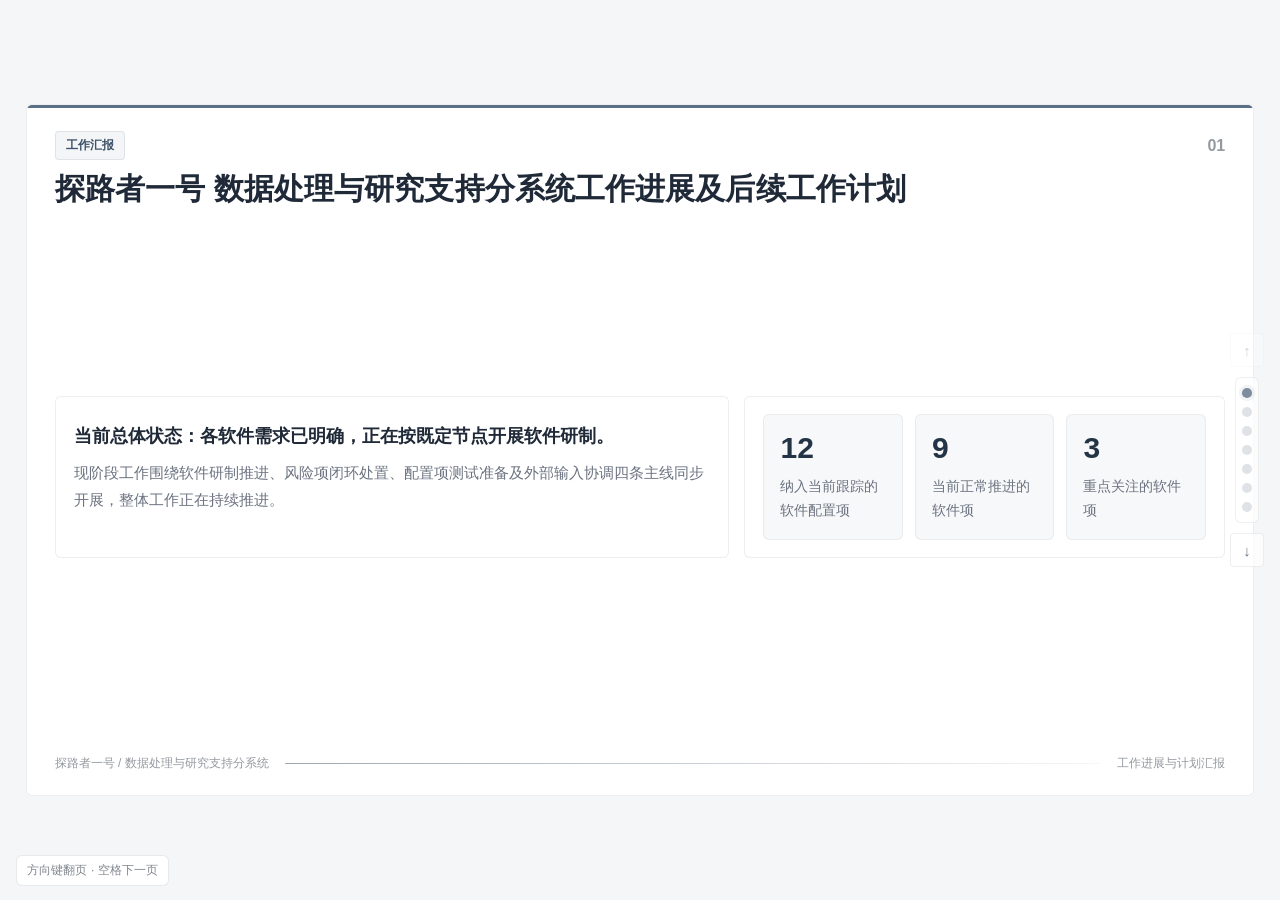
==== commit 2d3e4bc7: "Update index.html" ====
--- a/index.html
+++ b/index.html
@@ -6,23 +6,21 @@
   <title>数据处理与研究支持分系统（探路者一号 ）工作进展及后续工作计划</title>
   <style>
     :root {
-      --bg: #0b1220;
-      --panel: #101a2f;
-      --panel-2: #16213d;
-      --text: #eaf1ff;
-      --muted: #a9b7d6;
-      --line: rgba(255,255,255,0.12);
-      --blue: #5aa9ff;
-      --green: #22c55e;
-      --yellow: #f59e0b;
-      --red: #ef4444;
-      --shadow: 0 12px 36px rgba(0,0,0,0.28);
+      --bg: #f5f6f7;
+      --panel: #ffffff;
+      --panel-2: #f7f8f9;
+      --text: #1f2937;
+      --muted: #6b7280;
+      --line: rgba(31, 41, 55, 0.08);
+      --blue: #4d6178;
+      --green: #6a8d7c;
+      --yellow: #b99652;
+      --red: #b77474;
       --outer-padding: clamp(12px, 1.6vw, 24px);
       --slide-gap: clamp(10px, 1.2vw, 18px);
-      --frame-radius: clamp(18px, 1.8vw, 28px);
-      --title-size: clamp(28px, 2.45vw, 40px);
-      --subtitle-size: clamp(14px, 1.05vw, 18px);
-      --body-size: clamp(14px, 0.96vw, 17px);
+      --title-size: clamp(28px, 2.35vw, 38px);
+      --subtitle-size: clamp(14px, 1.02vw, 17px);
+      --body-size: clamp(14px, 0.94vw, 16px);
       --small-size: clamp(12px, 0.82vw, 14px);
     }
 
@@ -34,14 +32,11 @@
       height: 100%;
       overflow: hidden;
       font-family: "Microsoft YaHei", "PingFang SC", "Noto Sans SC", Arial, sans-serif;
-      background: radial-gradient(circle at top left, #132241 0%, #0b1220 45%, #070c16 100%);
+      background: var(--bg);
       color: var(--text);
     }
 
-    body {
-      min-height: 100vh;
-      cursor: default;
-    }
+    body { min-height: 100vh; }
 
     .deck {
       width: 100vw;
@@ -54,13 +49,13 @@
       -webkit-overflow-scrolling: touch;
     }
 
-    .deck::-webkit-scrollbar { width: 10px; }
+    .deck::-webkit-scrollbar { width: 8px; }
     .deck::-webkit-scrollbar-thumb {
-      background: rgba(255,255,255,0.18);
+      background: rgba(31,41,55,0.18);
       border-radius: 999px;
     }
     .deck::-webkit-scrollbar-track {
-      background: rgba(255,255,255,0.04);
+      background: rgba(31,41,55,0.04);
     }
 
     .slide {
@@ -72,17 +67,9 @@
       justify-content: center;
       position: relative;
       overflow: hidden;
-      border-bottom: 1px solid rgba(255,255,255,0.06);
       scroll-snap-align: start;
       scroll-snap-stop: always;
-    }
-
-    .slide::before {
-      content: "";
-      position: absolute;
-      inset: 0;
-      background: linear-gradient(140deg, rgba(90,169,255,0.08), transparent 40%, rgba(34,197,94,0.05));
-      pointer-events: none;
+      background: var(--bg);
     }
 
     .slide-frame {
@@ -92,15 +79,25 @@
       height: min(96vh, calc(96vw * 9 / 16));
       max-width: 1700px;
       max-height: 956px;
-      padding: clamp(24px, 2.1vw, 44px) clamp(28px, 2.35vw, 56px) clamp(20px, 1.8vw, 36px);
+      padding: clamp(24px, 2vw, 40px) clamp(28px, 2.2vw, 52px) clamp(20px, 1.8vw, 34px);
       display: grid;
       grid-template-rows: auto 1fr auto;
       gap: var(--slide-gap);
-      border-radius: var(--frame-radius);
-      background: linear-gradient(180deg, rgba(14,23,43,0.94), rgba(7,12,22,0.96));
-      border: 1px solid rgba(255,255,255,0.1);
-      box-shadow: 0 20px 60px rgba(0,0,0,0.36);
+      border-radius: 6px;
+      background: #ffffff;
+      border: 1px solid rgba(31,41,55,0.08);
       overflow: hidden;
+    }
+
+    .slide-frame::before {
+      content: "";
+      position: absolute;
+      top: 0;
+      left: 0;
+      right: 0;
+      height: 3px;
+      background: #5b6f86;
+      z-index: 0;
     }
 
     .header {
@@ -109,7 +106,7 @@
       display: flex;
       justify-content: space-between;
       align-items: flex-start;
-      gap: 24px;
+      gap: 20px;
       min-height: 0;
     }
 
@@ -118,23 +115,24 @@
     .title {
       margin: 0;
       font-size: var(--title-size);
-      line-height: 1.25;
-      font-weight: 800;
-      letter-spacing: 0.5px;
+      line-height: 1.24;
+      font-weight: 700;
+      letter-spacing: 0.1px;
+      color: #1f2937;
     }
 
     .subtitle {
-      margin-top: 10px;
+      margin-top: 8px;
       color: var(--muted);
       font-size: var(--subtitle-size);
-      line-height: 1.72;
+      line-height: 1.68;
     }
 
     .page-no {
-      color: rgba(255,255,255,0.55);
-      font-size: clamp(16px, 1.05vw, 18px);
-      font-weight: 700;
-      padding-top: 8px;
+      color: rgba(31,41,55,0.48);
+      font-size: clamp(16px, 1.02vw, 18px);
+      font-weight: 600;
+      padding-top: 6px;
       white-space: nowrap;
     }
 
@@ -144,7 +142,7 @@
       min-height: 0;
       display: flex;
       flex-direction: column;
-      gap: clamp(12px, 1.1vw, 20px);
+      gap: clamp(12px, 1.05vw, 18px);
       justify-content: center;
       overflow: hidden;
     }
@@ -157,46 +155,44 @@
       align-items: center;
       gap: 16px;
       padding-top: 8px;
-      color: rgba(255,255,255,0.55);
+      color: rgba(31,41,55,0.48);
       font-size: var(--small-size);
     }
 
     .footer .line {
       flex: 1;
       height: 1px;
-      background: linear-gradient(90deg, rgba(90,169,255,0.8), rgba(255,255,255,0.05));
+      background: linear-gradient(90deg, rgba(77,97,120,0.55), rgba(31,41,55,0.04));
       border-radius: 999px;
     }
 
     .hero {
       display: grid;
       grid-template-columns: 1.4fr 1fr;
-      gap: clamp(14px, 1.3vw, 24px);
+      gap: clamp(14px, 1.2vw, 22px);
       align-items: stretch;
       min-height: 0;
     }
 
     .panel {
-      background: linear-gradient(180deg, rgba(255,255,255,0.08), rgba(255,255,255,0.03));
-      border: 1px solid var(--line);
-      border-radius: 24px;
-      padding: clamp(16px, 1.45vw, 24px) clamp(18px, 1.55vw, 26px);
-      box-shadow: var(--shadow);
-      backdrop-filter: blur(6px);
+      background: var(--panel);
+      border: 1px solid rgba(31,41,55,0.08);
+      border-radius: 6px;
+      padding: clamp(16px, 1.35vw, 22px) clamp(18px, 1.45vw, 24px);
       overflow: hidden;
       min-width: 0;
     }
 
     .big-point {
-      font-size: clamp(18px, 1.45vw, 22px);
+      font-size: clamp(18px, 1.3vw, 20px);
       line-height: 1.8;
       font-weight: 700;
-      margin: 8px 0;
+      margin: 6px 0;
     }
 
     .lead {
-      font-size: clamp(16px, 1.12vw, 18px);
-      line-height: 1.9;
+      font-size: clamp(15px, 1vw, 17px);
+      line-height: 1.85;
       color: var(--muted);
       margin: 0;
     }
@@ -204,14 +200,14 @@
     .section-label {
       display: inline-flex;
       align-items: center;
-      gap: 10px;
-      padding: 8px 14px;
-      border-radius: 999px;
+      gap: 8px;
+      padding: 5px 10px;
+      border-radius: 4px;
       font-size: var(--small-size);
       font-weight: 700;
-      color: #d7e7ff;
-      background: rgba(90,169,255,0.12);
-      border: 1px solid rgba(90,169,255,0.28);
+      color: #3d5168;
+      background: #f3f5f7;
+      border: 1px solid rgba(77,97,120,0.12);
       width: fit-content;
       margin-bottom: 10px;
     }
@@ -219,83 +215,80 @@
     .grid-2 {
       display: grid;
       grid-template-columns: 1fr 1fr;
-      gap: clamp(12px, 1.2vw, 22px);
+      gap: clamp(12px, 1.1vw, 20px);
       min-height: 0;
     }
 
     .grid-3 {
       display: grid;
       grid-template-columns: repeat(3, 1fr);
-      gap: clamp(10px, 1vw, 18px);
+      gap: clamp(10px, 0.95vw, 16px);
       min-height: 0;
     }
 
     .kpi {
-      padding: clamp(16px, 1.4vw, 22px);
-      border-radius: 22px;
-      background: linear-gradient(180deg, rgba(90,169,255,0.12), rgba(255,255,255,0.04));
-      border: 1px solid rgba(255,255,255,0.1);
+      padding: clamp(16px, 1.25vw, 20px);
+      border-radius: 6px;
+      background: #f7f8f9;
+      border: 1px solid rgba(31,41,55,0.06);
       min-width: 0;
     }
 
     .kpi .num {
-      font-size: clamp(30px, 2.3vw, 40px);
-      font-weight: 800;
+      font-size: clamp(30px, 2.1vw, 38px);
+      font-weight: 700;
       margin-bottom: 10px;
+      color: #243447;
     }
 
     .kpi .label {
-      font-size: clamp(14px, 0.95vw, 16px);
+      font-size: clamp(14px, 0.9vw, 15px);
       color: var(--muted);
       line-height: 1.7;
     }
 
     .table-wrap {
-      background: linear-gradient(180deg, rgba(255,255,255,0.06), rgba(255,255,255,0.03));
-      border: 1px solid var(--line);
-      border-radius: 20px;
+      background: #ffffff;
+      border: 1px solid rgba(31,41,55,0.08);
+      border-radius: 6px;
       overflow: auto;
-      box-shadow: var(--shadow);
       max-height: 100%;
     }
 
     table {
       width: 100%;
       border-collapse: collapse;
-      font-size: clamp(12px, 0.85vw, 14px);
+      font-size: clamp(12px, 0.82vw, 14px);
     }
 
     thead th {
       position: sticky;
       top: 0;
       z-index: 1;
-      background: rgba(90,169,255,0.16);
-      color: #f5f8ff;
+      background: #f0f3f6;
+      color: #243447;
       font-weight: 700;
       text-align: left;
       padding: 12px 10px;
-      border-bottom: 1px solid rgba(255,255,255,0.1);
+      border-bottom: 1px solid rgba(31,41,55,0.08);
       white-space: nowrap;
     }
 
     tbody td {
       padding: 10px;
-      border-bottom: 1px solid rgba(255,255,255,0.07);
-      color: #edf3ff;
+      border-bottom: 1px solid rgba(31,41,55,0.06);
+      color: #1f2937;
       vertical-align: middle;
       line-height: 1.55;
     }
 
-    tbody tr:nth-child(even) {
-      background: rgba(255,255,255,0.02);
-    }
-
+    tbody tr:nth-child(even) { background: #fafafa; }
     tbody tr:last-child td { border-bottom: none; }
 
     .code {
       font-family: Consolas, Monaco, monospace;
       font-size: clamp(11px, 0.78vw, 13px);
-      color: #cfe0ff;
+      color: #44566c;
       word-break: break-all;
     }
 
@@ -303,29 +296,27 @@
       display: inline-flex;
       align-items: center;
       justify-content: center;
-      width: 22px;
-      height: 22px;
+      width: 20px;
+      height: 20px;
       border-radius: 50%;
-      box-shadow: 0 0 0 4px rgba(255,255,255,0.04);
+      box-shadow: 0 0 0 3px rgba(31,41,55,0.05);
       flex: 0 0 auto;
     }
-
     .status.green { background: var(--green); }
     .status.yellow { background: var(--yellow); }
     .status.red { background: var(--red); }
-
     .status::after {
       content: "";
-      width: 10px;
-      height: 10px;
+      width: 9px;
+      height: 9px;
       border-radius: 50%;
-      background: rgba(255,255,255,0.9);
+      background: rgba(255,255,255,0.95);
       opacity: 0.22;
     }
 
     .legend {
       display: flex;
-      gap: 18px;
+      gap: 16px;
       flex-wrap: wrap;
       align-items: center;
       color: var(--muted);
@@ -339,54 +330,52 @@
     }
 
     .card-title {
-      margin: 0 0 12px;
-      font-size: clamp(18px, 1.45vw, 22px);
-      line-height: 1.5;
-      font-weight: 800;
+      margin: 0 0 10px;
+      font-size: clamp(17px, 1.3vw, 20px);
+      line-height: 1.45;
+      font-weight: 700;
+      color: #1f2937;
     }
 
     .card-subtitle {
-      margin: 0 0 12px;
+      margin: 0 0 10px;
       color: var(--muted);
-      font-size: clamp(14px, 0.9vw, 15px);
-      line-height: 1.8;
+      font-size: clamp(14px, 0.88vw, 15px);
+      line-height: 1.75;
     }
 
     ul.clean, ol.clean {
-      margin: 8px 0 0 0;
-      padding-left: 22px;
-      line-height: 1.9;
+      margin: 6px 0 0 0;
+      padding-left: 20px;
+      line-height: 1.85;
       font-size: var(--body-size);
     }
 
-    ul.clean li, ol.clean li {
-      margin: 5px 0;
-    }
+    ul.clean li, ol.clean li { margin: 4px 0; }
 
     .risk-box {
-      border-radius: 22px;
-      padding: clamp(16px, 1.45vw, 22px) clamp(18px, 1.55vw, 24px);
-      border: 1px solid rgba(255,255,255,0.1);
-      background: linear-gradient(180deg, rgba(255,255,255,0.06), rgba(255,255,255,0.03));
-      box-shadow: var(--shadow);
+      border-radius: 6px;
+      padding: clamp(16px, 1.35vw, 20px) clamp(18px, 1.45vw, 22px);
+      border: 1px solid rgba(31,41,55,0.08);
+      background: #ffffff;
       overflow: hidden;
       min-width: 0;
     }
 
-    .risk-box.red { border-left: 5px solid var(--red); }
-    .risk-box.yellow { border-left: 5px solid var(--yellow); }
+    .risk-box.red { border-left: 4px solid var(--red); }
+    .risk-box.yellow { border-left: 4px solid var(--yellow); }
 
     .risk-head {
       display: flex;
       justify-content: space-between;
       align-items: center;
       gap: 12px;
-      margin-bottom: 12px;
+      margin-bottom: 10px;
     }
 
     .risk-title {
-      font-size: clamp(20px, 1.55vw, 22px);
-      font-weight: 800;
+      font-size: clamp(18px, 1.28vw, 20px);
+      font-weight: 700;
       margin: 0;
     }
 
@@ -394,37 +383,38 @@
       display: inline-flex;
       align-items: center;
       gap: 8px;
-      padding: 8px 12px;
-      border-radius: 999px;
+      padding: 6px 10px;
+      border-radius: 4px;
       font-size: var(--small-size);
       font-weight: 700;
-      background: rgba(255,255,255,0.06);
-      border: 1px solid rgba(255,255,255,0.1);
+      background: #f3f5f7;
+      border: 1px solid rgba(31,41,55,0.08);
     }
 
     .cols {
       display: grid;
       grid-template-columns: 1fr 1fr;
-      gap: 16px 22px;
-      margin-top: 12px;
+      gap: 14px 18px;
+      margin-top: 10px;
     }
 
     .mini {
-      padding: 16px 18px;
-      border-radius: 16px;
-      background: rgba(255,255,255,0.04);
-      border: 1px solid rgba(255,255,255,0.08);
+      padding: 14px 16px;
+      border-radius: 6px;
+      background: #f8f9fb;
+      border: 1px solid rgba(31,41,55,0.06);
       min-width: 0;
     }
 
     .mini h4 {
       margin: 0 0 8px;
-      font-size: clamp(15px, 1vw, 16px);
-      color: #ffffff;
+      font-size: clamp(15px, 0.98vw, 16px);
+      color: #1f2937;
+      font-weight: 700;
     }
 
     .mini p, .mini li {
-      font-size: clamp(14px, 0.9vw, 15px);
+      font-size: clamp(14px, 0.88vw, 15px);
       color: var(--muted);
       line-height: 1.8;
       margin: 0;
@@ -433,139 +423,62 @@
     .timeline {
       display: grid;
       grid-template-columns: 1fr 1fr;
-      gap: clamp(12px, 1.2vw, 22px);
+      gap: clamp(12px, 1.15vw, 20px);
     }
 
     .time-card {
       position: relative;
-      padding: clamp(18px, 1.8vw, 28px) clamp(18px, 1.6vw, 26px);
-      border-radius: 24px;
-      background: linear-gradient(180deg, rgba(90,169,255,0.12), rgba(255,255,255,0.03));
-      border: 1px solid rgba(255,255,255,0.1);
-      box-shadow: var(--shadow);
+      padding: clamp(18px, 1.65vw, 24px) clamp(18px, 1.5vw, 24px);
+      border-radius: 6px;
+      background: #f7f8f9;
+      border: 1px solid rgba(31,41,55,0.06);
       min-width: 0;
     }
 
     .time-date {
-      font-size: clamp(24px, 2vw, 32px);
-      font-weight: 800;
-      margin-bottom: 14px;
-      color: #ffffff;
+      font-size: clamp(24px, 1.9vw, 30px);
+      font-weight: 700;
+      margin-bottom: 12px;
+      color: #243447;
     }
 
     .time-card p {
       margin: 0;
       color: var(--muted);
-      font-size: clamp(16px, 1.1vw, 18px);
-      line-height: 1.9;
+      font-size: clamp(15px, 1vw, 17px);
+      line-height: 1.85;
     }
 
     .issue-grid {
       display: grid;
       grid-template-columns: 1.1fr 1fr;
-      gap: clamp(12px, 1.3vw, 24px);
+      gap: clamp(12px, 1.2vw, 22px);
     }
 
     .highlight-list {
       display: grid;
-      gap: 14px;
+      gap: 12px;
     }
 
     .highlight-item {
-      padding: 18px 18px;
-      border-radius: 18px;
-      background: rgba(255,255,255,0.04);
-      border: 1px solid rgba(255,255,255,0.08);
+      padding: 16px 16px;
+      border-radius: 6px;
+      background: #f8f9fb;
+      border: 1px solid rgba(31,41,55,0.06);
       min-width: 0;
     }
 
     .highlight-item strong {
       display: block;
-      font-size: clamp(15px, 1vw, 17px);
-      margin-bottom: 8px;
+      font-size: clamp(15px, 0.98vw, 16px);
+      margin-bottom: 6px;
+      color: #1f2937;
     }
 
     .highlight-item span {
       color: var(--muted);
-      font-size: clamp(14px, 0.9vw, 15px);
-      line-height: 1.8;
-    }
-
-    .controls {
-      position: fixed;
-      right: 18px;
-      top: 50%;
-      transform: translateY(-50%);
-      z-index: 30;
-      display: flex;
-      flex-direction: column;
-      gap: 12px;
-      align-items: center;
-    }
-
-    .nav-dots {
-      display: flex;
-      flex-direction: column;
-      gap: 10px;
-      padding: 12px 8px;
-      border-radius: 999px;
-      background: rgba(8, 14, 26, 0.58);
-      border: 1px solid rgba(255,255,255,0.1);
-      backdrop-filter: blur(10px);
-    }
-
-    .nav-dot {
-      width: 12px;
-      height: 12px;
-      border-radius: 50%;
-      border: none;
-      background: rgba(255,255,255,0.28);
-      cursor: pointer;
-      transition: transform 0.2s ease, background 0.2s ease;
-      padding: 0;
-    }
-
-    .nav-dot:hover { transform: scale(1.15); }
-    .nav-dot.active {
-      background: var(--blue);
-      box-shadow: 0 0 0 5px rgba(90,169,255,0.16);
-      transform: scale(1.08);
-    }
-
-    .nav-buttons {
-      display: flex;
-      flex-direction: column;
-      gap: 8px;
-    }
-
-    .nav-btn {
-      width: 42px;
-      height: 42px;
-      border-radius: 50%;
-      border: 1px solid rgba(255,255,255,0.12);
-      background: rgba(8, 14, 26, 0.68);
-      color: white;
-      cursor: pointer;
-      font-size: 20px;
-      backdrop-filter: blur(10px);
-    }
-
-    .nav-btn:hover { background: rgba(90,169,255,0.22); }
-    .nav-btn:disabled { opacity: 0.35; cursor: not-allowed; }
-
-    .hint {
-      position: fixed;
-      left: 18px;
-      bottom: 16px;
-      z-index: 30;
-      padding: 8px 12px;
-      border-radius: 12px;
-      background: rgba(8, 14, 26, 0.62);
-      border: 1px solid rgba(255,255,255,0.08);
-      color: rgba(255,255,255,0.7);
-      font-size: 12px;
-      letter-spacing: 0.2px;
-      backdrop-filter: blur(8px);
+      font-size: clamp(14px, 0.88vw, 15px);
+      line-height: 1.75;
     }
 
     .slide-page-04 .title {
@@ -610,12 +523,82 @@
       margin: 3px 0;
     }
 
-    .slide-page-04 .risk-head {
-      margin-bottom: 8px;
-    }
-
-    .slide-page-04 .risk-title {
-      font-size: clamp(18px, 1.3vw, 20px);
+    .slide-page-04 .risk-head { margin-bottom: 8px; }
+    .slide-page-04 .risk-title { font-size: clamp(18px, 1.3vw, 20px); }
+
+    .controls {
+      position: fixed;
+      right: 16px;
+      top: 50%;
+      transform: translateY(-50%);
+      z-index: 30;
+      display: flex;
+      flex-direction: column;
+      gap: 10px;
+      align-items: center;
+      opacity: 0.72;
+    }
+
+    .nav-dots {
+      display: flex;
+      flex-direction: column;
+      gap: 9px;
+      padding: 10px 6px;
+      border-radius: 6px;
+      background: rgba(255,255,255,0.97);
+      border: 1px solid rgba(31,41,55,0.10);
+    }
+
+    .nav-dot {
+      width: 10px;
+      height: 10px;
+      border-radius: 50%;
+      border: none;
+      background: rgba(77,97,120,0.25);
+      cursor: pointer;
+      transition: transform 0.2s ease, background 0.2s ease;
+      padding: 0;
+    }
+
+    .nav-dot:hover { transform: scale(1.08); }
+    .nav-dot.active {
+      background: var(--blue);
+      box-shadow: 0 0 0 3px rgba(77,97,120,0.10);
+      transform: scale(1.02);
+    }
+
+    .nav-buttons {
+      display: flex;
+      flex-direction: column;
+      gap: 6px;
+    }
+
+    .nav-btn {
+      width: 34px;
+      height: 34px;
+      border-radius: 4px;
+      border: 1px solid rgba(31,41,55,0.10);
+      background: rgba(255,255,255,0.97);
+      color: #31445f;
+      cursor: pointer;
+      font-size: 15px;
+    }
+
+    .nav-btn:hover { background: #f2f5f8; }
+    .nav-btn:disabled { opacity: 0.35; cursor: not-allowed; }
+
+    .hint {
+      position: fixed;
+      left: 16px;
+      bottom: 14px;
+      z-index: 30;
+      padding: 6px 10px;
+      border-radius: 6px;
+      background: rgba(255,255,255,0.97);
+      border: 1px solid rgba(31,41,55,0.10);
+      color: rgba(31,41,55,0.56);
+      font-size: 12px;
+      letter-spacing: 0.1px;
     }
 
     @media (max-aspect-ratio: 4/3) {
@@ -690,7 +673,7 @@
       <button class="nav-btn" id="nextBtn" aria-label="下一页">↓</button>
     </div>
   </div>
-  <div class="hint">← / → / ↑ / ↓ 翻页 · 空格下一页 · Home/End 首末页</div>
+  <div class="hint">方向键翻页 · 空格下一页</div>
 
   <div class="deck" id="deck">
     <section class="slide" data-title="封面">
@@ -707,6 +690,22 @@
             <div class="panel">
               <div class="big-point">当前总体状态：各软件需求已明确，正在按既定节点开展软件研制。</div>
               <p class="lead">现阶段工作围绕软件研制推进、风险项闭环处置、配置项测试准备及外部输入协调四条主线同步开展，整体工作正在持续推进。</p>
+            </div>
+            <div class="panel">
+              <div class="grid-3">
+                <div class="kpi">
+                  <div class="num">12</div>
+                  <div class="label">纳入当前跟踪的软件配置项</div>
+                </div>
+                <div class="kpi">
+                  <div class="num">9</div>
+                  <div class="label">当前正常推进的软件项</div>
+                </div>
+                <div class="kpi">
+                  <div class="num">3</div>
+                  <div class="label">重点关注的软件项</div>
+                </div>
+              </div>
             </div>
           </div>
         </div>
@@ -797,7 +796,7 @@
       </div>
     </section>
 
-    <section class="slide slide-compact slide-page-04" data-title="调度引擎软件">
+    <section class="slide slide-page-04" data-title="调度引擎软件">
       <div class="slide-frame">
         <div class="header">
           <div class="title-wrap">
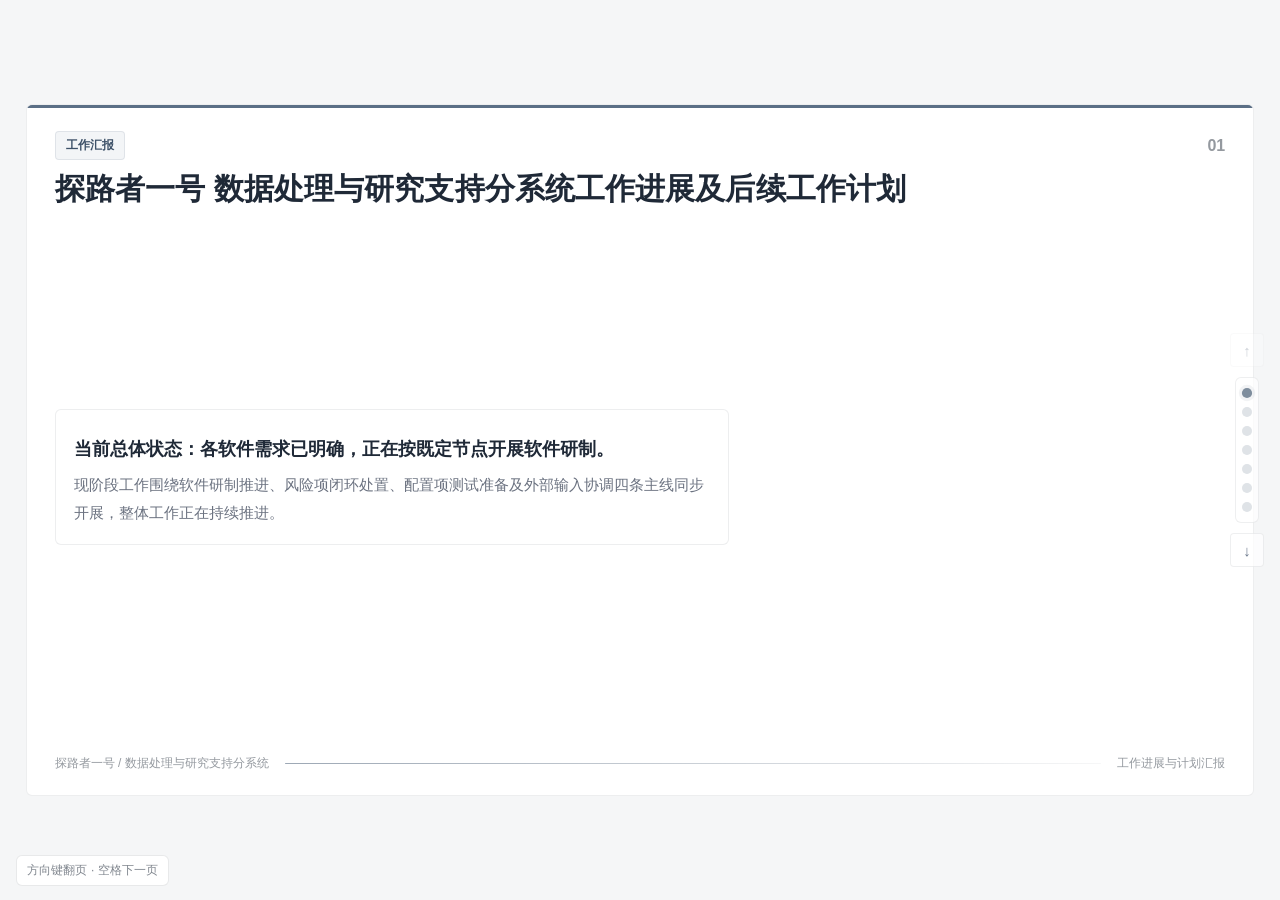
==== commit 4da6c2c4: "Update index.html" ====
--- a/index.html
+++ b/index.html
@@ -690,22 +690,6 @@
             <div class="panel">
               <div class="big-point">当前总体状态：各软件需求已明确，正在按既定节点开展软件研制。</div>
               <p class="lead">现阶段工作围绕软件研制推进、风险项闭环处置、配置项测试准备及外部输入协调四条主线同步开展，整体工作正在持续推进。</p>
-            </div>
-            <div class="panel">
-              <div class="grid-3">
-                <div class="kpi">
-                  <div class="num">12</div>
-                  <div class="label">纳入当前跟踪的软件配置项</div>
-                </div>
-                <div class="kpi">
-                  <div class="num">9</div>
-                  <div class="label">当前正常推进的软件项</div>
-                </div>
-                <div class="kpi">
-                  <div class="num">3</div>
-                  <div class="label">重点关注的软件项</div>
-                </div>
-              </div>
             </div>
           </div>
         </div>
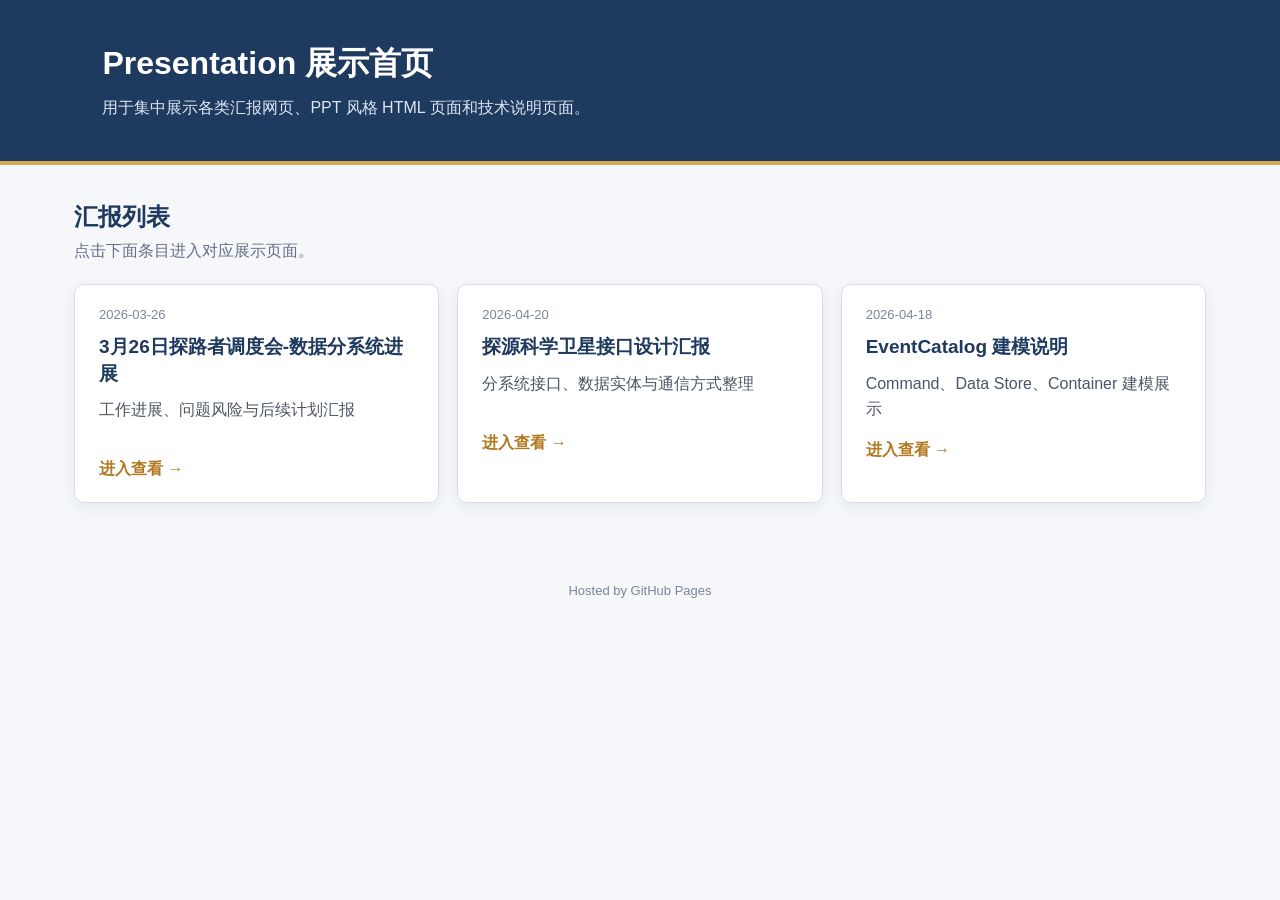
==== commit 7bbda963: "重新搭建整个网站" ====
--- a/index.html
+++ b/index.html
@@ -2,1050 +2,59 @@
 <html lang="zh-CN">
 <head>
   <meta charset="UTF-8" />
-  <meta name="viewport" content="width=device-width, initial-scale=1.0, viewport-fit=cover" />
-  <title>数据处理与研究支持分系统（探路者一号 ）工作进展及后续工作计划</title>
-  <style>
-    :root {
-      --bg: #f5f6f7;
-      --panel: #ffffff;
-      --panel-2: #f7f8f9;
-      --text: #1f2937;
-      --muted: #6b7280;
-      --line: rgba(31, 41, 55, 0.08);
-      --blue: #4d6178;
-      --green: #6a8d7c;
-      --yellow: #b99652;
-      --red: #b77474;
-      --outer-padding: clamp(12px, 1.6vw, 24px);
-      --slide-gap: clamp(10px, 1.2vw, 18px);
-      --title-size: clamp(28px, 2.35vw, 38px);
-      --subtitle-size: clamp(14px, 1.02vw, 17px);
-      --body-size: clamp(14px, 0.94vw, 16px);
-      --small-size: clamp(12px, 0.82vw, 14px);
+  <meta name="viewport" content="width=device-width, initial-scale=1.0" />
+  <title>Presentation 展示首页</title>
+  <link rel="stylesheet" href="./style.css" />
+</head>
+<body>
+  <header class="site-header">
+    <div>
+      <h1>Presentation 展示首页</h1>
+      <p>用于集中展示各类汇报网页、PPT 风格 HTML 页面和技术说明页面。</p>
+    </div>
+  </header>
+
+  <main class="container">
+    <section class="section-title">
+      <h2>汇报列表</h2>
+      <p>点击下面条目进入对应展示页面。</p>
+    </section>
+
+    <section id="slide-list" class="card-grid"></section>
+  </main>
+
+  <footer class="site-footer">
+    <span>Hosted by GitHub Pages</span>
+  </footer>
+
+  <script>
+    async function loadSlides() {
+      const list = document.getElementById("slide-list");
+
+      try {
+        const response = await fetch("./slides.json");
+        const slides = await response.json();
+
+        list.innerHTML = slides.map(item => `
+          <a class="card" href="${item.path}">
+            <div class="card-date">${item.date || ""}</div>
+            <h3>${item.title}</h3>
+            <p>${item.description || ""}</p>
+            <span class="card-link">进入查看 →</span>
+          </a>
+        `).join("");
+      } catch (error) {
+        list.innerHTML = `
+          <div class="empty">
+            <strong>汇报列表加载失败。</strong>
+            <p>请检查 slides.json 是否存在，格式是否正确。</p>
+          </div>
+        `;
+        console.error(error);
+      }
     }
 
-    * { box-sizing: border-box; }
-    html, body {
-      margin: 0;
-      padding: 0;
-      width: 100%;
-      height: 100%;
-      overflow: hidden;
-      font-family: "Microsoft YaHei", "PingFang SC", "Noto Sans SC", Arial, sans-serif;
-      background: var(--bg);
-      color: var(--text);
-    }
-
-    body { min-height: 100vh; }
-
-    .deck {
-      width: 100vw;
-      height: 100vh;
-      overflow-y: auto;
-      overflow-x: hidden;
-      scroll-snap-type: y mandatory;
-      scroll-behavior: smooth;
-      overscroll-behavior-y: contain;
-      -webkit-overflow-scrolling: touch;
-    }
-
-    .deck::-webkit-scrollbar { width: 8px; }
-    .deck::-webkit-scrollbar-thumb {
-      background: rgba(31,41,55,0.18);
-      border-radius: 999px;
-    }
-    .deck::-webkit-scrollbar-track {
-      background: rgba(31,41,55,0.04);
-    }
-
-    .slide {
-      min-height: 100vh;
-      height: 100vh;
-      padding: var(--outer-padding);
-      display: flex;
-      align-items: center;
-      justify-content: center;
-      position: relative;
-      overflow: hidden;
-      scroll-snap-align: start;
-      scroll-snap-stop: always;
-      background: var(--bg);
-    }
-
-    .slide-frame {
-      position: relative;
-      z-index: 1;
-      width: min(96vw, calc(96vh * 16 / 9));
-      height: min(96vh, calc(96vw * 9 / 16));
-      max-width: 1700px;
-      max-height: 956px;
-      padding: clamp(24px, 2vw, 40px) clamp(28px, 2.2vw, 52px) clamp(20px, 1.8vw, 34px);
-      display: grid;
-      grid-template-rows: auto 1fr auto;
-      gap: var(--slide-gap);
-      border-radius: 6px;
-      background: #ffffff;
-      border: 1px solid rgba(31,41,55,0.08);
-      overflow: hidden;
-    }
-
-    .slide-frame::before {
-      content: "";
-      position: absolute;
-      top: 0;
-      left: 0;
-      right: 0;
-      height: 3px;
-      background: #5b6f86;
-      z-index: 0;
-    }
-
-    .header {
-      position: relative;
-      z-index: 1;
-      display: flex;
-      justify-content: space-between;
-      align-items: flex-start;
-      gap: 20px;
-      min-height: 0;
-    }
-
-    .title-wrap { max-width: 84%; min-width: 0; }
-
-    .title {
-      margin: 0;
-      font-size: var(--title-size);
-      line-height: 1.24;
-      font-weight: 700;
-      letter-spacing: 0.1px;
-      color: #1f2937;
-    }
-
-    .subtitle {
-      margin-top: 8px;
-      color: var(--muted);
-      font-size: var(--subtitle-size);
-      line-height: 1.68;
-    }
-
-    .page-no {
-      color: rgba(31,41,55,0.48);
-      font-size: clamp(16px, 1.02vw, 18px);
-      font-weight: 600;
-      padding-top: 6px;
-      white-space: nowrap;
-    }
-
-    .content {
-      position: relative;
-      z-index: 1;
-      min-height: 0;
-      display: flex;
-      flex-direction: column;
-      gap: clamp(12px, 1.05vw, 18px);
-      justify-content: center;
-      overflow: hidden;
-    }
-
-    .footer {
-      position: relative;
-      z-index: 1;
-      display: flex;
-      justify-content: space-between;
-      align-items: center;
-      gap: 16px;
-      padding-top: 8px;
-      color: rgba(31,41,55,0.48);
-      font-size: var(--small-size);
-    }
-
-    .footer .line {
-      flex: 1;
-      height: 1px;
-      background: linear-gradient(90deg, rgba(77,97,120,0.55), rgba(31,41,55,0.04));
-      border-radius: 999px;
-    }
-
-    .hero {
-      display: grid;
-      grid-template-columns: 1.4fr 1fr;
-      gap: clamp(14px, 1.2vw, 22px);
-      align-items: stretch;
-      min-height: 0;
-    }
-
-    .panel {
-      background: var(--panel);
-      border: 1px solid rgba(31,41,55,0.08);
-      border-radius: 6px;
-      padding: clamp(16px, 1.35vw, 22px) clamp(18px, 1.45vw, 24px);
-      overflow: hidden;
-      min-width: 0;
-    }
-
-    .big-point {
-      font-size: clamp(18px, 1.3vw, 20px);
-      line-height: 1.8;
-      font-weight: 700;
-      margin: 6px 0;
-    }
-
-    .lead {
-      font-size: clamp(15px, 1vw, 17px);
-      line-height: 1.85;
-      color: var(--muted);
-      margin: 0;
-    }
-
-    .section-label {
-      display: inline-flex;
-      align-items: center;
-      gap: 8px;
-      padding: 5px 10px;
-      border-radius: 4px;
-      font-size: var(--small-size);
-      font-weight: 700;
-      color: #3d5168;
-      background: #f3f5f7;
-      border: 1px solid rgba(77,97,120,0.12);
-      width: fit-content;
-      margin-bottom: 10px;
-    }
-
-    .grid-2 {
-      display: grid;
-      grid-template-columns: 1fr 1fr;
-      gap: clamp(12px, 1.1vw, 20px);
-      min-height: 0;
-    }
-
-    .grid-3 {
-      display: grid;
-      grid-template-columns: repeat(3, 1fr);
-      gap: clamp(10px, 0.95vw, 16px);
-      min-height: 0;
-    }
-
-    .kpi {
-      padding: clamp(16px, 1.25vw, 20px);
-      border-radius: 6px;
-      background: #f7f8f9;
-      border: 1px solid rgba(31,41,55,0.06);
-      min-width: 0;
-    }
-
-    .kpi .num {
-      font-size: clamp(30px, 2.1vw, 38px);
-      font-weight: 700;
-      margin-bottom: 10px;
-      color: #243447;
-    }
-
-    .kpi .label {
-      font-size: clamp(14px, 0.9vw, 15px);
-      color: var(--muted);
-      line-height: 1.7;
-    }
-
-    .table-wrap {
-      background: #ffffff;
-      border: 1px solid rgba(31,41,55,0.08);
-      border-radius: 6px;
-      overflow: auto;
-      max-height: 100%;
-    }
-
-    table {
-      width: 100%;
-      border-collapse: collapse;
-      font-size: clamp(12px, 0.82vw, 14px);
-    }
-
-    thead th {
-      position: sticky;
-      top: 0;
-      z-index: 1;
-      background: #f0f3f6;
-      color: #243447;
-      font-weight: 700;
-      text-align: left;
-      padding: 12px 10px;
-      border-bottom: 1px solid rgba(31,41,55,0.08);
-      white-space: nowrap;
-    }
-
-    tbody td {
-      padding: 10px;
-      border-bottom: 1px solid rgba(31,41,55,0.06);
-      color: #1f2937;
-      vertical-align: middle;
-      line-height: 1.55;
-    }
-
-    tbody tr:nth-child(even) { background: #fafafa; }
-    tbody tr:last-child td { border-bottom: none; }
-
-    .code {
-      font-family: Consolas, Monaco, monospace;
-      font-size: clamp(11px, 0.78vw, 13px);
-      color: #44566c;
-      word-break: break-all;
-    }
-
-    .status {
-      display: inline-flex;
-      align-items: center;
-      justify-content: center;
-      width: 20px;
-      height: 20px;
-      border-radius: 50%;
-      box-shadow: 0 0 0 3px rgba(31,41,55,0.05);
-      flex: 0 0 auto;
-    }
-    .status.green { background: var(--green); }
-    .status.yellow { background: var(--yellow); }
-    .status.red { background: var(--red); }
-    .status::after {
-      content: "";
-      width: 9px;
-      height: 9px;
-      border-radius: 50%;
-      background: rgba(255,255,255,0.95);
-      opacity: 0.22;
-    }
-
-    .legend {
-      display: flex;
-      gap: 16px;
-      flex-wrap: wrap;
-      align-items: center;
-      color: var(--muted);
-      font-size: var(--small-size);
-    }
-
-    .legend-item {
-      display: inline-flex;
-      align-items: center;
-      gap: 8px;
-    }
-
-    .card-title {
-      margin: 0 0 10px;
-      font-size: clamp(17px, 1.3vw, 20px);
-      line-height: 1.45;
-      font-weight: 700;
-      color: #1f2937;
-    }
-
-    .card-subtitle {
-      margin: 0 0 10px;
-      color: var(--muted);
-      font-size: clamp(14px, 0.88vw, 15px);
-      line-height: 1.75;
-    }
-
-    ul.clean, ol.clean {
-      margin: 6px 0 0 0;
-      padding-left: 20px;
-      line-height: 1.85;
-      font-size: var(--body-size);
-    }
-
-    ul.clean li, ol.clean li { margin: 4px 0; }
-
-    .risk-box {
-      border-radius: 6px;
-      padding: clamp(16px, 1.35vw, 20px) clamp(18px, 1.45vw, 22px);
-      border: 1px solid rgba(31,41,55,0.08);
-      background: #ffffff;
-      overflow: hidden;
-      min-width: 0;
-    }
-
-    .risk-box.red { border-left: 4px solid var(--red); }
-    .risk-box.yellow { border-left: 4px solid var(--yellow); }
-
-    .risk-head {
-      display: flex;
-      justify-content: space-between;
-      align-items: center;
-      gap: 12px;
-      margin-bottom: 10px;
-    }
-
-    .risk-title {
-      font-size: clamp(18px, 1.28vw, 20px);
-      font-weight: 700;
-      margin: 0;
-    }
-
-    .pill {
-      display: inline-flex;
-      align-items: center;
-      gap: 8px;
-      padding: 6px 10px;
-      border-radius: 4px;
-      font-size: var(--small-size);
-      font-weight: 700;
-      background: #f3f5f7;
-      border: 1px solid rgba(31,41,55,0.08);
-    }
-
-    .cols {
-      display: grid;
-      grid-template-columns: 1fr 1fr;
-      gap: 14px 18px;
-      margin-top: 10px;
-    }
-
-    .mini {
-      padding: 14px 16px;
-      border-radius: 6px;
-      background: #f8f9fb;
-      border: 1px solid rgba(31,41,55,0.06);
-      min-width: 0;
-    }
-
-    .mini h4 {
-      margin: 0 0 8px;
-      font-size: clamp(15px, 0.98vw, 16px);
-      color: #1f2937;
-      font-weight: 700;
-    }
-
-    .mini p, .mini li {
-      font-size: clamp(14px, 0.88vw, 15px);
-      color: var(--muted);
-      line-height: 1.8;
-      margin: 0;
-    }
-
-    .timeline {
-      display: grid;
-      grid-template-columns: 1fr 1fr;
-      gap: clamp(12px, 1.15vw, 20px);
-    }
-
-    .time-card {
-      position: relative;
-      padding: clamp(18px, 1.65vw, 24px) clamp(18px, 1.5vw, 24px);
-      border-radius: 6px;
-      background: #f7f8f9;
-      border: 1px solid rgba(31,41,55,0.06);
-      min-width: 0;
-    }
-
-    .time-date {
-      font-size: clamp(24px, 1.9vw, 30px);
-      font-weight: 700;
-      margin-bottom: 12px;
-      color: #243447;
-    }
-
-    .time-card p {
-      margin: 0;
-      color: var(--muted);
-      font-size: clamp(15px, 1vw, 17px);
-      line-height: 1.85;
-    }
-
-    .issue-grid {
-      display: grid;
-      grid-template-columns: 1.1fr 1fr;
-      gap: clamp(12px, 1.2vw, 22px);
-    }
-
-    .highlight-list {
-      display: grid;
-      gap: 12px;
-    }
-
-    .highlight-item {
-      padding: 16px 16px;
-      border-radius: 6px;
-      background: #f8f9fb;
-      border: 1px solid rgba(31,41,55,0.06);
-      min-width: 0;
-    }
-
-    .highlight-item strong {
-      display: block;
-      font-size: clamp(15px, 0.98vw, 16px);
-      margin-bottom: 6px;
-      color: #1f2937;
-    }
-
-    .highlight-item span {
-      color: var(--muted);
-      font-size: clamp(14px, 0.88vw, 15px);
-      line-height: 1.75;
-    }
-
-    .slide-page-04 .title {
-      font-size: clamp(24px, 2.05vw, 34px);
-      line-height: 1.2;
-    }
-
-    .slide-page-04 .subtitle {
-      font-size: clamp(13px, 0.95vw, 16px);
-      line-height: 1.6;
-      margin-top: 6px;
-    }
-
-    .slide-page-04 .risk-box {
-      padding: clamp(14px, 1.15vw, 18px) clamp(16px, 1.2vw, 20px);
-    }
-
-    .slide-page-04 .grid-2 {
-      gap: clamp(10px, 0.9vw, 16px);
-    }
-
-    .slide-page-04 .panel {
-      padding: clamp(13px, 1.05vw, 18px) clamp(14px, 1.1vw, 20px);
-    }
-
-    .slide-page-04 .card-title {
-      font-size: clamp(16px, 1.18vw, 19px);
-      margin-bottom: 8px;
-      line-height: 1.35;
-    }
-
-    .slide-page-04 ul.clean,
-    .slide-page-04 ol.clean {
-      font-size: clamp(13px, 0.84vw, 15px);
-      line-height: 1.72;
-      padding-left: 18px;
-      margin-top: 4px;
-    }
-
-    .slide-page-04 ul.clean li,
-    .slide-page-04 ol.clean li {
-      margin: 3px 0;
-    }
-
-    .slide-page-04 .risk-head { margin-bottom: 8px; }
-    .slide-page-04 .risk-title { font-size: clamp(18px, 1.3vw, 20px); }
-
-    .controls {
-      position: fixed;
-      right: 16px;
-      top: 50%;
-      transform: translateY(-50%);
-      z-index: 30;
-      display: flex;
-      flex-direction: column;
-      gap: 10px;
-      align-items: center;
-      opacity: 0.72;
-    }
-
-    .nav-dots {
-      display: flex;
-      flex-direction: column;
-      gap: 9px;
-      padding: 10px 6px;
-      border-radius: 6px;
-      background: rgba(255,255,255,0.97);
-      border: 1px solid rgba(31,41,55,0.10);
-    }
-
-    .nav-dot {
-      width: 10px;
-      height: 10px;
-      border-radius: 50%;
-      border: none;
-      background: rgba(77,97,120,0.25);
-      cursor: pointer;
-      transition: transform 0.2s ease, background 0.2s ease;
-      padding: 0;
-    }
-
-    .nav-dot:hover { transform: scale(1.08); }
-    .nav-dot.active {
-      background: var(--blue);
-      box-shadow: 0 0 0 3px rgba(77,97,120,0.10);
-      transform: scale(1.02);
-    }
-
-    .nav-buttons {
-      display: flex;
-      flex-direction: column;
-      gap: 6px;
-    }
-
-    .nav-btn {
-      width: 34px;
-      height: 34px;
-      border-radius: 4px;
-      border: 1px solid rgba(31,41,55,0.10);
-      background: rgba(255,255,255,0.97);
-      color: #31445f;
-      cursor: pointer;
-      font-size: 15px;
-    }
-
-    .nav-btn:hover { background: #f2f5f8; }
-    .nav-btn:disabled { opacity: 0.35; cursor: not-allowed; }
-
-    .hint {
-      position: fixed;
-      left: 16px;
-      bottom: 14px;
-      z-index: 30;
-      padding: 6px 10px;
-      border-radius: 6px;
-      background: rgba(255,255,255,0.97);
-      border: 1px solid rgba(31,41,55,0.10);
-      color: rgba(31,41,55,0.56);
-      font-size: 12px;
-      letter-spacing: 0.1px;
-    }
-
-    @media (max-aspect-ratio: 4/3) {
-      .slide-frame {
-        width: 96vw;
-        height: 96vh;
-      }
-      .hero, .grid-2, .timeline, .issue-grid, .cols { grid-template-columns: 1fr; }
-      .grid-3 { grid-template-columns: 1fr; }
-      .title-wrap { max-width: 100%; }
-      .content { overflow: auto; padding-right: 4px; }
-    }
-
-    @media (max-width: 980px) {
-      html, body { overflow: auto; }
-      .deck {
-        width: 100%;
-        height: auto;
-        overflow-y: visible;
-        scroll-snap-type: none;
-      }
-      .slide {
-        height: auto;
-        min-height: 100svh;
-      }
-      .slide-frame {
-        width: 100%;
-        height: auto;
-        min-height: calc(100svh - 2 * var(--outer-padding));
-      }
-      .title-wrap { max-width: 100%; }
-      .hero, .grid-2, .timeline, .issue-grid, .cols, .grid-3 { grid-template-columns: 1fr; }
-      .controls, .hint { display: none; }
-      .content { overflow: visible; }
-    }
-
-    @media print {
-      html, body {
-        overflow: visible;
-        background: white;
-      }
-      .deck {
-        height: auto;
-        overflow: visible;
-        scroll-snap-type: none;
-      }
-      .slide {
-        height: auto;
-        min-height: auto;
-        padding: 0;
-        page-break-after: always;
-      }
-      .slide-frame {
-        width: 100%;
-        height: auto;
-        max-width: none;
-        max-height: none;
-        border-radius: 0;
-        box-shadow: none;
-      }
-      .controls, .hint { display: none; }
-    }
-  </style>
-</head>
-<body>
-  <div class="controls" aria-label="演示翻页控制">
-    <div class="nav-buttons">
-      <button class="nav-btn" id="prevBtn" aria-label="上一页">↑</button>
-    </div>
-    <div class="nav-dots" id="navDots"></div>
-    <div class="nav-buttons">
-      <button class="nav-btn" id="nextBtn" aria-label="下一页">↓</button>
-    </div>
-  </div>
-  <div class="hint">方向键翻页 · 空格下一页</div>
-
-  <div class="deck" id="deck">
-    <section class="slide" data-title="封面">
-      <div class="slide-frame">
-        <div class="header">
-          <div class="title-wrap">
-            <div class="section-label">工作汇报</div>
-            <h1 class="title">探路者一号 数据处理与研究支持分系统工作进展及后续工作计划</h1>
-          </div>
-          <div class="page-no">01</div>
-        </div>
-        <div class="content">
-          <div class="hero">
-            <div class="panel">
-              <div class="big-point">当前总体状态：各软件需求已明确，正在按既定节点开展软件研制。</div>
-              <p class="lead">现阶段工作围绕软件研制推进、风险项闭环处置、配置项测试准备及外部输入协调四条主线同步开展，整体工作正在持续推进。</p>
-            </div>
-          </div>
-        </div>
-        <div class="footer"><span>探路者一号 / 数据处理与研究支持分系统</span><div class="line"></div><span>工作进展与计划汇报</span></div>
-      </div>
-    </section>
-
-    <section class="slide" data-title="当前进展">
-      <div class="slide-frame">
-        <div class="header">
-          <div class="title-wrap">
-            <div class="section-label">一、当前进展</div>
-            <h2 class="title">软件研制进展总体情况</h2>
-            <div class="subtitle">各软件需求已明确，研制工作已全面展开；目前重点关注 1 项进度滞后的软件和 2 项存在进度风险的软件。</div>
-          </div>
-          <div class="page-no">02</div>
-        </div>
-        <div class="content">
-          <div class="legend">
-            <span class="legend-item"><span class="status green"></span> 正常推进</span>
-            <span class="legend-item"><span class="status yellow"></span> 进度滞后</span>
-            <span class="legend-item"><span class="status red"></span> 存在进度风险</span>
-          </div>
-          <div class="table-wrap">
-            <table>
-              <thead>
-                <tr>
-                  <th style="width:6%">#</th>
-                  <th style="width:16%">软件代号</th>
-                  <th>软件名称</th>
-                  <th style="width:10%">共用/专用</th>
-                  <th style="width:10%">状态</th>
-                </tr>
-              </thead>
-              <tbody>
-                <tr><td>1</td><td class="code">TY-DZS00-01</td><td>探源科学卫星数据处理作业调度引擎软件</td><td>共用</td><td><span class="status red" title="红灯"></span></td></tr>
-                <tr><td>2</td><td class="code">TY-DZS00-02</td><td>探源科学卫星公共信息库管理软件</td><td>共用</td><td><span class="status green" title="绿灯"></span></td></tr>
-                <tr><td>3</td><td class="code">TY-DZS00-03</td><td>探源科学卫星元数据编审与数据集构建软件</td><td>共用</td><td><span class="status green" title="绿灯"></span></td></tr>
-                <tr><td>4</td><td class="code">TY-DZS00-04</td><td>探源科学卫星数据集档案库及管理软件</td><td>共用</td><td><span class="status green" title="绿灯"></span></td></tr>
-                <tr><td>5</td><td class="code">TY-DZS00-05</td><td>探源科学卫星数据产品归档汇交服务软件</td><td>共用</td><td><span class="status green" title="绿灯"></span></td></tr>
-                <tr><td>6</td><td class="code">TY-DZS00-06</td><td>探源科学卫星数据分级存储管理软件</td><td>共用</td><td><span class="status green" title="绿灯"></span></td></tr>
-                <tr><td>7</td><td class="code">TY-DZS00-07</td><td>探源科学卫星数据备份与恢复软件</td><td>共用</td><td><span class="status green" title="绿灯"></span></td></tr>
-                <tr><td>8</td><td class="code">TY-DZS00-08</td><td>探源科学卫星任务运行网统一门户软件</td><td>共用</td><td><span class="status green" title="绿灯"></span></td></tr>
-                <tr><td>9</td><td class="code">TY-DZS00-09</td><td>探源科学卫星数据系统综合监管软件</td><td>共用</td><td><span class="status yellow" title="黄灯"></span></td></tr>
-                <tr><td>10</td><td class="code">TY-DZS00-10</td><td>探源科学卫星日志管理与数据溯源软件</td><td>共用</td><td><span class="status green" title="绿灯"></span></td></tr>
-                <tr><td>11</td><td class="code">TY-DZS00-11</td><td>探源科学卫星智能安全认证与权限管控软件</td><td>共用</td><td><span class="status green" title="绿灯"></span></td></tr>
-                <tr><td>12</td><td class="code">TY-00-DZS-01</td><td>探路者一号卫星数据预处理与产品生成软件</td><td>专用</td><td><span class="status red" title="红灯"></span></td></tr>
-              </tbody>
-            </table>
-          </div>
-        </div>
-        <div class="footer"><span>当前进展</span><div class="line"></div><span>分系统总体研制状态</span></div>
-      </div>
-    </section>
-
-    <section class="slide" data-title="综合监管软件">
-      <div class="slide-frame">
-        <div class="header">
-          <div class="title-wrap">
-            <div class="section-label">重点关注项</div>
-            <h2 class="title">TY-DZS00-09 探源科学卫星数据系统综合监管软件</h2>
-            <div class="subtitle">进度滞后</div>
-          </div>
-          <div class="page-no">03</div>
-        </div>
-        <div class="content">
-          <div class="risk-box yellow">
-            <div class="risk-head">
-              <h3 class="risk-title">当前状态 <span class="pill"><span class="status yellow"></span></span></h3>
-            </div>
-            <div class="cols">
-              <div class="mini">
-                <h4>问题原因</h4>
-                <p>该软件因为涉及到整个系统的软件、日志和流程管理，导致前期需求确认相对滞后，影响研制进度。</p>
-              </div>
-              <div class="mini">
-                <h4>当前进展</h4>
-                <p>本周已组织开展专题讨论会，对相关需求进行了集中确认，当前需求边界已基本清晰，后续可按既定安排推进研制工作。</p>
-              </div>
-              <div class="mini" style="grid-column: 1 / -1;">
-                <h4>结论</h4>
-                <p>该项风险已进入收敛阶段，可如期完成软件研制任务，后续重点做好需求落地、研发执行及阶段性跟踪闭环。</p>
-              </div>
-            </div>
-          </div>
-        </div>
-        <div class="footer"><span>重点软件项</span><div class="line"></div><span>需求已确认，具备按期推进条件</span></div>
-      </div>
-    </section>
-
-    <section class="slide slide-page-04" data-title="调度引擎软件">
-      <div class="slide-frame">
-        <div class="header">
-          <div class="title-wrap">
-            <div class="section-label">重点风险项</div>
-            <h2 class="title">TY-DZS00-01 探源科学卫星数据处理作业调度引擎软件</h2>
-            <div class="subtitle">存在进度风险</div>
-          </div>
-          <div class="page-no">04</div>
-        </div>
-        <div class="content">
-          <div class="risk-box red">
-            <div class="risk-head">
-              <h3 class="risk-title">当前状态 <span class="pill"><span class="status red"></span></span></h3>
-            </div>
-            <div class="grid-2">
-              <div class="panel">
-                <h3 class="card-title">风险原因</h3>
-                <ul class="clean">
-                  <li>该软件需与一体化运行环境中的 K8s 协同工作，同时采用开源框架 DolphinScheduler 开展建设。</li>
-                  <li>前期围绕技术路线、实现方式及可行性开展了较长时间的技术调研与实现验证，造成阶段性进度压力，存在研制进度风险。</li>
-                </ul>
-              </div>
-              <div class="panel">
-                <h3 class="card-title">当前进展</h3>
-                <ul class="clean">
-                  <li>本周已组织专题会进行专项讨论，进一步聚焦关键技术问题。</li>
-                  <li>当前仍存在 K8s 存储挂载相关技术验证问题，计划于本周内完成验证闭环。</li>
-                </ul>
-              </div>
-            </div>
-            <div class="grid-2">
-              <div class="panel">
-                <h3 class="card-title">进度影响</h3>
-                <ol class="clean">
-                  <li>当前进展不影响软件配置项测试计划和说明的评审工作。</li>
-                  <li>软件配置测试存在进度风险，需持续重点跟踪。</li>
-                </ol>
-              </div>
-              <div class="panel">
-                <h3 class="card-title">当前措施</h3>
-                <ol class="clean">
-                  <li>已协调新增研制人员进行研制进度保障</li>
-                  <li>优先对已确认功能部分进行开发</li>
-                  <li>已形成保底技术方案，为后续节点交付提供兜底支撑。</li>
-                </ol>
-              </div>
-            </div>
-          </div>
-        </div>
-        <div class="footer"><span>重点风险项一</span><div class="line"></div><span>技术验证与研制并行推进</span></div>
-      </div>
-    </section>
-
-    <section class="slide" data-title="预处理与产品生成软件">
-      <div class="slide-frame">
-        <div class="header">
-          <div class="title-wrap">
-            <div class="section-label">重点风险项</div>
-            <h2 class="title">TY-00-DZS-01 探路者一号卫星数据预处理与产品生成软件</h2>
-            <div class="subtitle">存在进度风险</div>
-          </div>
-          <div class="page-no">05</div>
-        </div>
-        <div class="content">
-          <div class="risk-box red">
-            <div class="risk-head">
-              <h3 class="risk-title">当前状态 <span class="pill"><span class="status red"></span></span></h3>
-            </div>
-            <div class="grid-2">
-              <div class="panel">
-                <h3 class="card-title">风险原因</h3>
-                <p class="card-subtitle">探路者一号数据产品格式说明外部输入滞后，导致该软件部分功能开发所依赖的输入条件尚未完全具备，软件研制进度存在风险。</p>
-                <h3 class="card-title" style="font-size:18px; margin-top:18px;">当前进展</h3>
-                <ol class="clean">
-                  <li>已完成内部级别（0A、0B级）产品生产功能开发。</li>
-                  <li>已获得 MHI、VLAST、朗缪尔探针、空间天气效应监测仪、分布式低频干涉成像谱仪的产品格式输入，相关功能正在开发中。</li>
-                  <li>MHI 和高分辨率大气边界层激光探测仪产品格式仍未提供，已向总体汇报并协调推进。其中，MHI 反馈于 4 月中旬开展需求确认；高分辨率大气边界层激光探测仪尚未反馈。</li>
-                </ol>
-              </div>
-              <div class="panel">
-                <h3 class="card-title">进度影响判断</h3>
-                <ol class="clean">
-                  <li>软件配置项测试计划和说明评审可延后开展，或仍按原计划开展，但需保留遗留项。</li>
-                  <li>软件配置项测试实施存在较严重进度风险，建议延后开展；如仍按原计划推进，也需保留遗留项并纳入后续闭环。</li>
-                </ol>
-              </div>
-            </div>
-          </div>
-        </div>
-        <div class="footer"><span>重点风险项二</span><div class="line"></div><span>外部输入节奏直接影响测试实施节奏</span></div>
-      </div>
-    </section>
-
-    <section class="slide" data-title="后续工作计划">
-      <div class="slide-frame">
-        <div class="header">
-          <div class="title-wrap">
-            <div class="section-label">二、后续工作计划</div>
-            <h2 class="title">下一阶段节点安排</h2>
-            <div class="subtitle">围绕配置项测试说明与计划评审、配置项测试实施及总结评审，推进后续工作。</div>
-          </div>
-          <div class="page-no">06</div>
-        </div>
-        <div class="content">
-          <div class="timeline">
-            <div class="time-card">
-              <div class="time-date">4月2日</div>
-              <p>开展软件配置项测试说明与计划评审</p>
-            </div>
-            <div class="time-card">
-              <div class="time-date">4月30日前</div>
-              <p>计划完成软件配置项测试，并根据实际完成情况择机开展软件配置项测试总结报告评审。</p>
-            </div>
-          </div>
-          <div class="panel">
-            <h3 class="card-title">后续推进重点</h3>
-            <ol class="clean">
-              <li>持续跟踪三项重点关注软件的闭环进展。</li>
-              <li>对已具备条件的软件项，研发与测试准备并行推进，压缩整体测试前准备周期。</li>
-              <li>对受外部输入影响的软件项，做好遗留项管理与节点协调，保障总体测试工作有序开展。</li>
-            </ol>
-          </div>
-        </div>
-        <div class="footer"><span>后续工作计划</span><div class="line"></div><span>按节点组织评审与测试</span></div>
-      </div>
-    </section>
-
-    <section class="slide" data-title="待协调问题">
-      <div class="slide-frame">
-        <div class="header">
-          <div class="title-wrap">
-            <div class="section-label">三、待协调问题</div>
-            <h2 class="title">数据产品格式说明输入需外部协调</h2>
-            <div class="subtitle">当前重点是推进未完成载荷的产品需求确认，为后续软件开发与测试创造完整输入条件。</div>
-          </div>
-          <div class="page-no">07</div>
-        </div>
-        <div class="content">
-          <div class="issue-grid">
-            <div class="panel">
-              <h3 class="card-title">格式说明当前进展</h3>
-              <ol class="clean">
-                <li>已完成初步的 MHI、VLAST、朗缪尔探针、空间天气效应监测仪、分布式低频干涉成像谱仪产品格式及命名规范设计。</li>
-                <li>已完成部分载荷（4 个）的产品设计首轮需求确认，为相关功能开发提供了基础输入。</li>
-              </ol>
-            </div>
-            <div class="panel">
-              <h3 class="card-title">需进一步协调事项</h3>
-              <div class="highlight-list">
-                <div class="highlight-item">
-                  <strong>MHI 产品需求确认</strong>
-                  <span>当前反馈为 4 月中旬开展需求确认，需持续跟进确认结果及形成正式输入。</span>
-                </div>
-                <div class="highlight-item">
-                  <strong>高分辨率大气边界层激光探测仪产品需求确认</strong>
-                  <span>目前尚未收到反馈，需协调尽快明确需求确认时间及接口输入内容。</span>
-                </div>
-              </div>
-            </div>
-          </div>
-        </div>
-        <div class="footer"><span>待协调问题</span><div class="line"></div><span>外部输入是当前关键约束项</span></div>
-      </div>
-    </section>
-  </div>
-
-  <script>
-    (function () {
-      const deck = document.getElementById('deck');
-      const slides = Array.from(document.querySelectorAll('.slide'));
-      const navDots = document.getElementById('navDots');
-      const prevBtn = document.getElementById('prevBtn');
-      const nextBtn = document.getElementById('nextBtn');
-      let currentIndex = 0;
-      let isAnimating = false;
-      let wheelLock = false;
-
-      slides.forEach((slide, index) => {
-        slide.dataset.index = index;
-        const dot = document.createElement('button');
-        dot.className = 'nav-dot';
-        dot.type = 'button';
-        dot.title = `${index + 1}. ${slide.dataset.title || '第' + (index + 1) + '页'}`;
-        dot.setAttribute('aria-label', dot.title);
-        dot.addEventListener('click', () => goTo(index));
-        navDots.appendChild(dot);
-      });
-
-      const dots = Array.from(navDots.querySelectorAll('.nav-dot'));
-
-      function updateActive(index) {
-        currentIndex = index;
-        dots.forEach((dot, i) => dot.classList.toggle('active', i === index));
-        prevBtn.disabled = index === 0;
-        nextBtn.disabled = index === slides.length - 1;
-      }
-
-      function goTo(index) {
-        if (index < 0 || index >= slides.length) return;
-        isAnimating = true;
-        slides[index].scrollIntoView({ behavior: 'smooth', block: 'start' });
-        updateActive(index);
-        clearTimeout(goTo._timer);
-        goTo._timer = setTimeout(() => {
-          isAnimating = false;
-        }, 700);
-      }
-
-      function next() {
-        if (currentIndex < slides.length - 1) goTo(currentIndex + 1);
-      }
-
-      function prev() {
-        if (currentIndex > 0) goTo(currentIndex - 1);
-      }
-
-      prevBtn.addEventListener('click', prev);
-      nextBtn.addEventListener('click', next);
-
-      document.addEventListener('keydown', (event) => {
-        const key = event.key;
-        if (["ArrowDown", "ArrowRight", "PageDown", " "].includes(key)) {
-          event.preventDefault();
-          next();
-        } else if (["ArrowUp", "ArrowLeft", "PageUp"].includes(key)) {
-          event.preventDefault();
-          prev();
-        } else if (key === 'Home') {
-          event.preventDefault();
-          goTo(0);
-        } else if (key === 'End') {
-          event.preventDefault();
-          goTo(slides.length - 1);
-        }
-      }, { passive: false });
-
-      deck.addEventListener('wheel', (event) => {
-        if (window.innerWidth <= 980) return;
-        if (wheelLock || isAnimating) {
-          event.preventDefault();
-          return;
-        }
-        if (Math.abs(event.deltaY) < 18) return;
-        event.preventDefault();
-        wheelLock = true;
-        if (event.deltaY > 0) next();
-        else prev();
-        setTimeout(() => { wheelLock = false; }, 750);
-      }, { passive: false });
-
-      const observer = new IntersectionObserver((entries) => {
-        entries.forEach((entry) => {
-          if (entry.isIntersecting && entry.intersectionRatio > 0.6) {
-            const idx = Number(entry.target.dataset.index);
-            updateActive(idx);
-          }
-        });
-      }, {
-        root: deck,
-        threshold: [0.6, 0.75]
-      });
-
-      slides.forEach((slide) => observer.observe(slide));
-      updateActive(0);
-    })();
+    loadSlides();
   </script>
 </body>
-</html>
+</html>
--- a/style.css
+++ b/style.css
@@ -0,0 +1,131 @@
+* {
+  box-sizing: border-box;
+}
+
+body {
+  margin: 0;
+  font-family: "Microsoft YaHei", "PingFang SC", Arial, sans-serif;
+  color: #1f2937;
+  background: #f5f7fb;
+}
+
+.site-header {
+  background: #1f3a5f;
+  color: #fff;
+  padding: 42px 8vw;
+  border-bottom: 4px solid #d6a84f;
+}
+
+.site-header h1 {
+  margin: 0 0 12px;
+  font-size: 32px;
+  font-weight: 700;
+}
+
+.site-header p {
+  margin: 0;
+  font-size: 16px;
+  color: #dbe7f5;
+}
+
+.container {
+  max-width: 1180px;
+  margin: 0 auto;
+  padding: 36px 24px 56px;
+}
+
+.section-title {
+  margin-bottom: 22px;
+}
+
+.section-title h2 {
+  margin: 0 0 8px;
+  font-size: 24px;
+  color: #1f3a5f;
+}
+
+.section-title p {
+  margin: 0;
+  color: #667085;
+}
+
+.card-grid {
+  display: grid;
+  grid-template-columns: repeat(auto-fill, minmax(320px, 1fr));
+  gap: 18px;
+}
+
+.card {
+  display: block;
+  padding: 22px 24px;
+  background: #fff;
+  border: 1px solid #d8dee8;
+  border-radius: 10px;
+  text-decoration: none;
+  color: inherit;
+  box-shadow: 0 4px 14px rgba(31, 58, 95, 0.08);
+  transition: transform 0.15s ease, box-shadow 0.15s ease;
+}
+
+.card:hover {
+  transform: translateY(-2px);
+  box-shadow: 0 8px 20px rgba(31, 58, 95, 0.14);
+}
+
+.card-date {
+  margin-bottom: 12px;
+  font-size: 13px;
+  color: #7a8699;
+}
+
+.card h3 {
+  margin: 0 0 10px;
+  font-size: 19px;
+  color: #1f3a5f;
+  line-height: 1.4;
+}
+
+.card p {
+  min-height: 44px;
+  margin: 0 0 18px;
+  color: #4b5563;
+  line-height: 1.6;
+}
+
+.card-link {
+  color: #b27820;
+  font-weight: 600;
+}
+
+.empty {
+  grid-column: 1 / -1;
+  background: #fff;
+  border: 1px solid #d8dee8;
+  border-radius: 10px;
+  padding: 24px;
+}
+
+.site-footer {
+  padding: 24px;
+  text-align: center;
+  color: #7a8699;
+  font-size: 13px;
+}
+
+@media (max-width: 640px) {
+  .site-header {
+    padding: 32px 24px;
+  }
+
+  .site-header h1 {
+    font-size: 26px;
+  }
+
+  .container {
+    padding: 28px 18px 42px;
+  }
+
+  .card-grid {
+    grid-template-columns: 1fr;
+  }
+}
